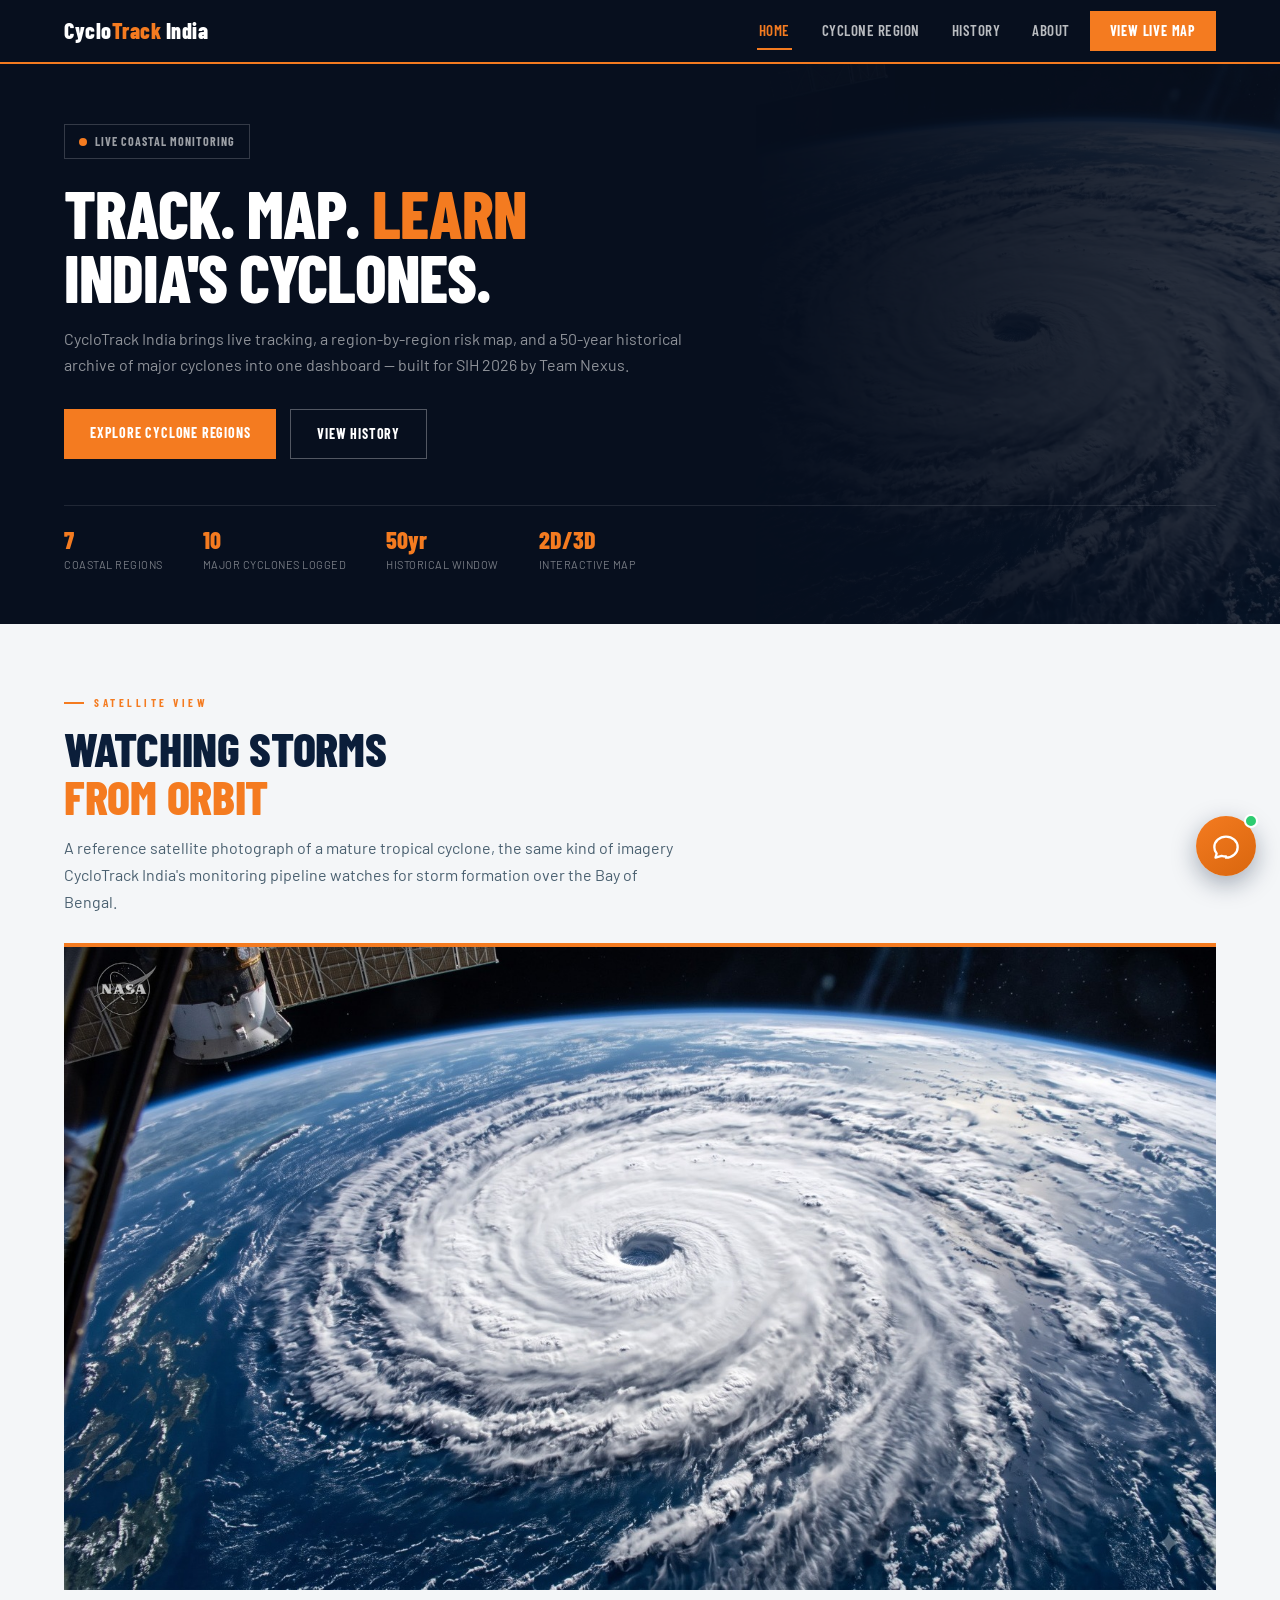
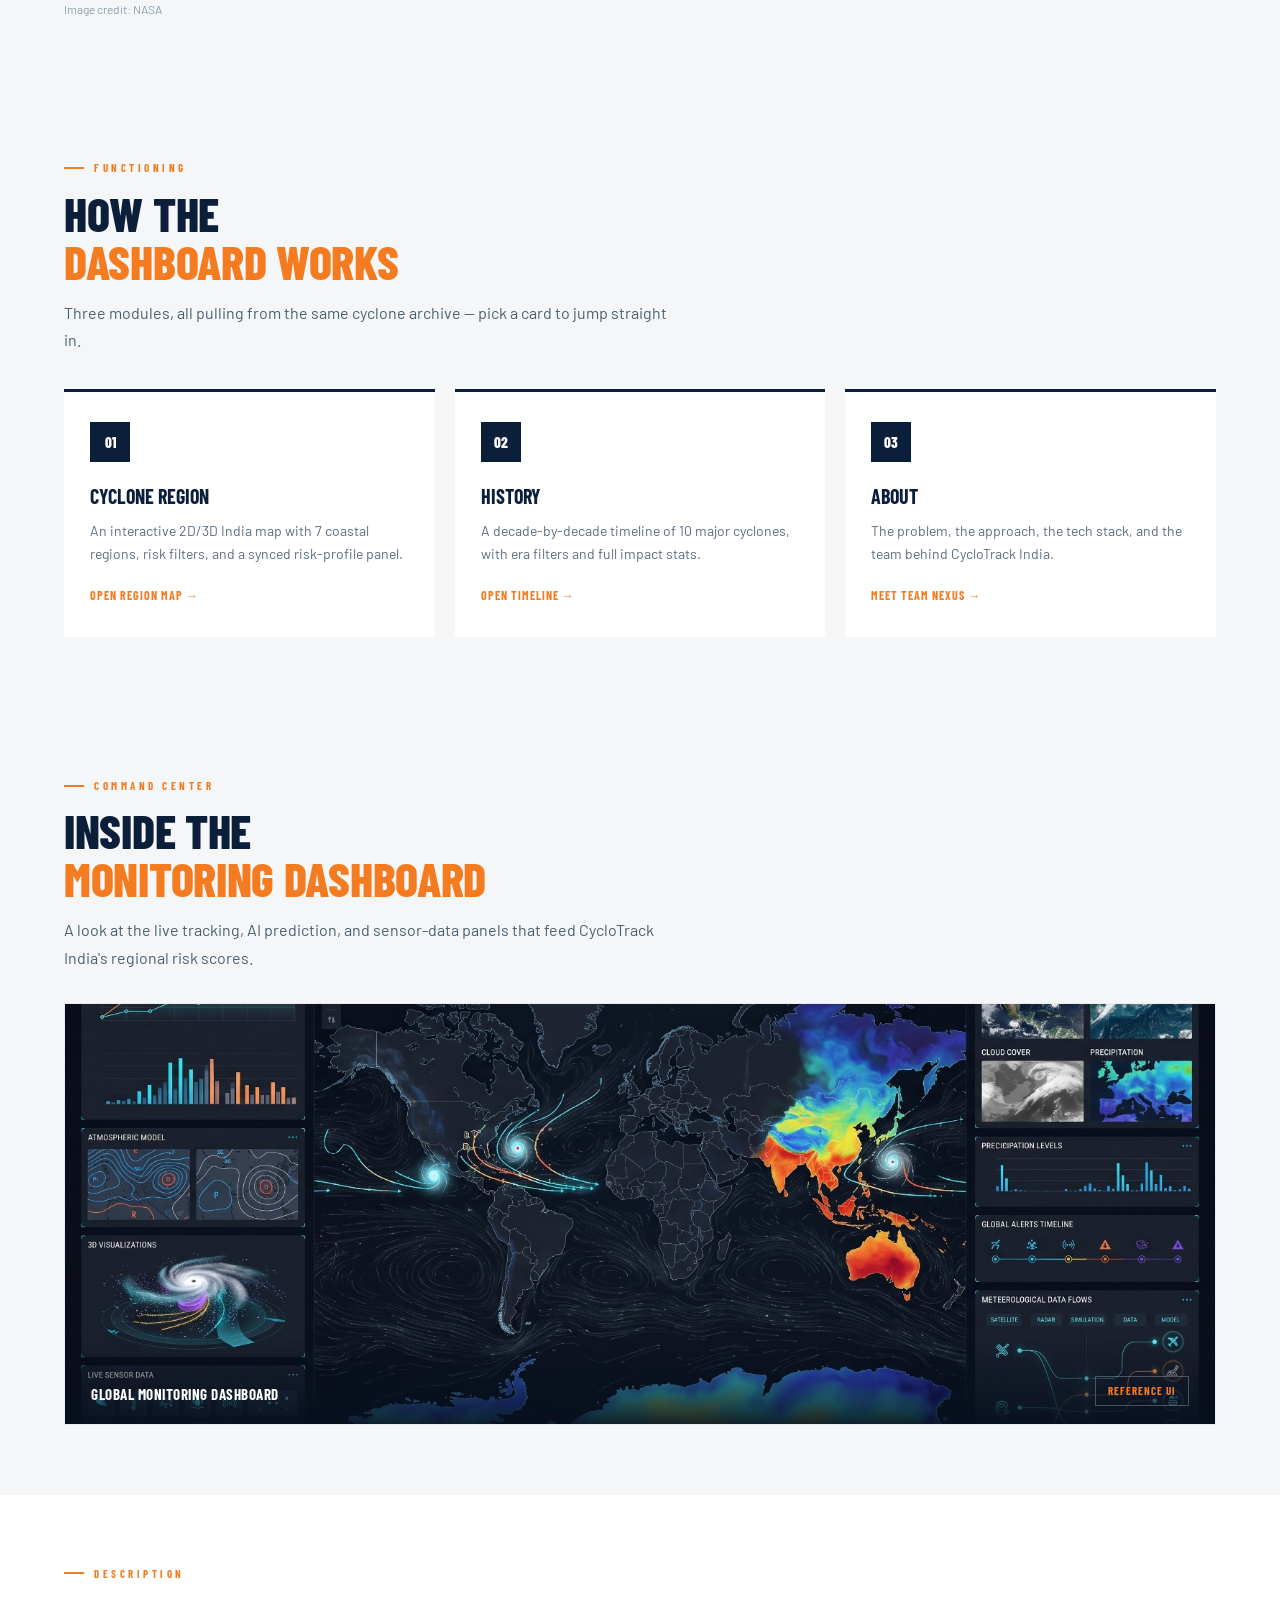
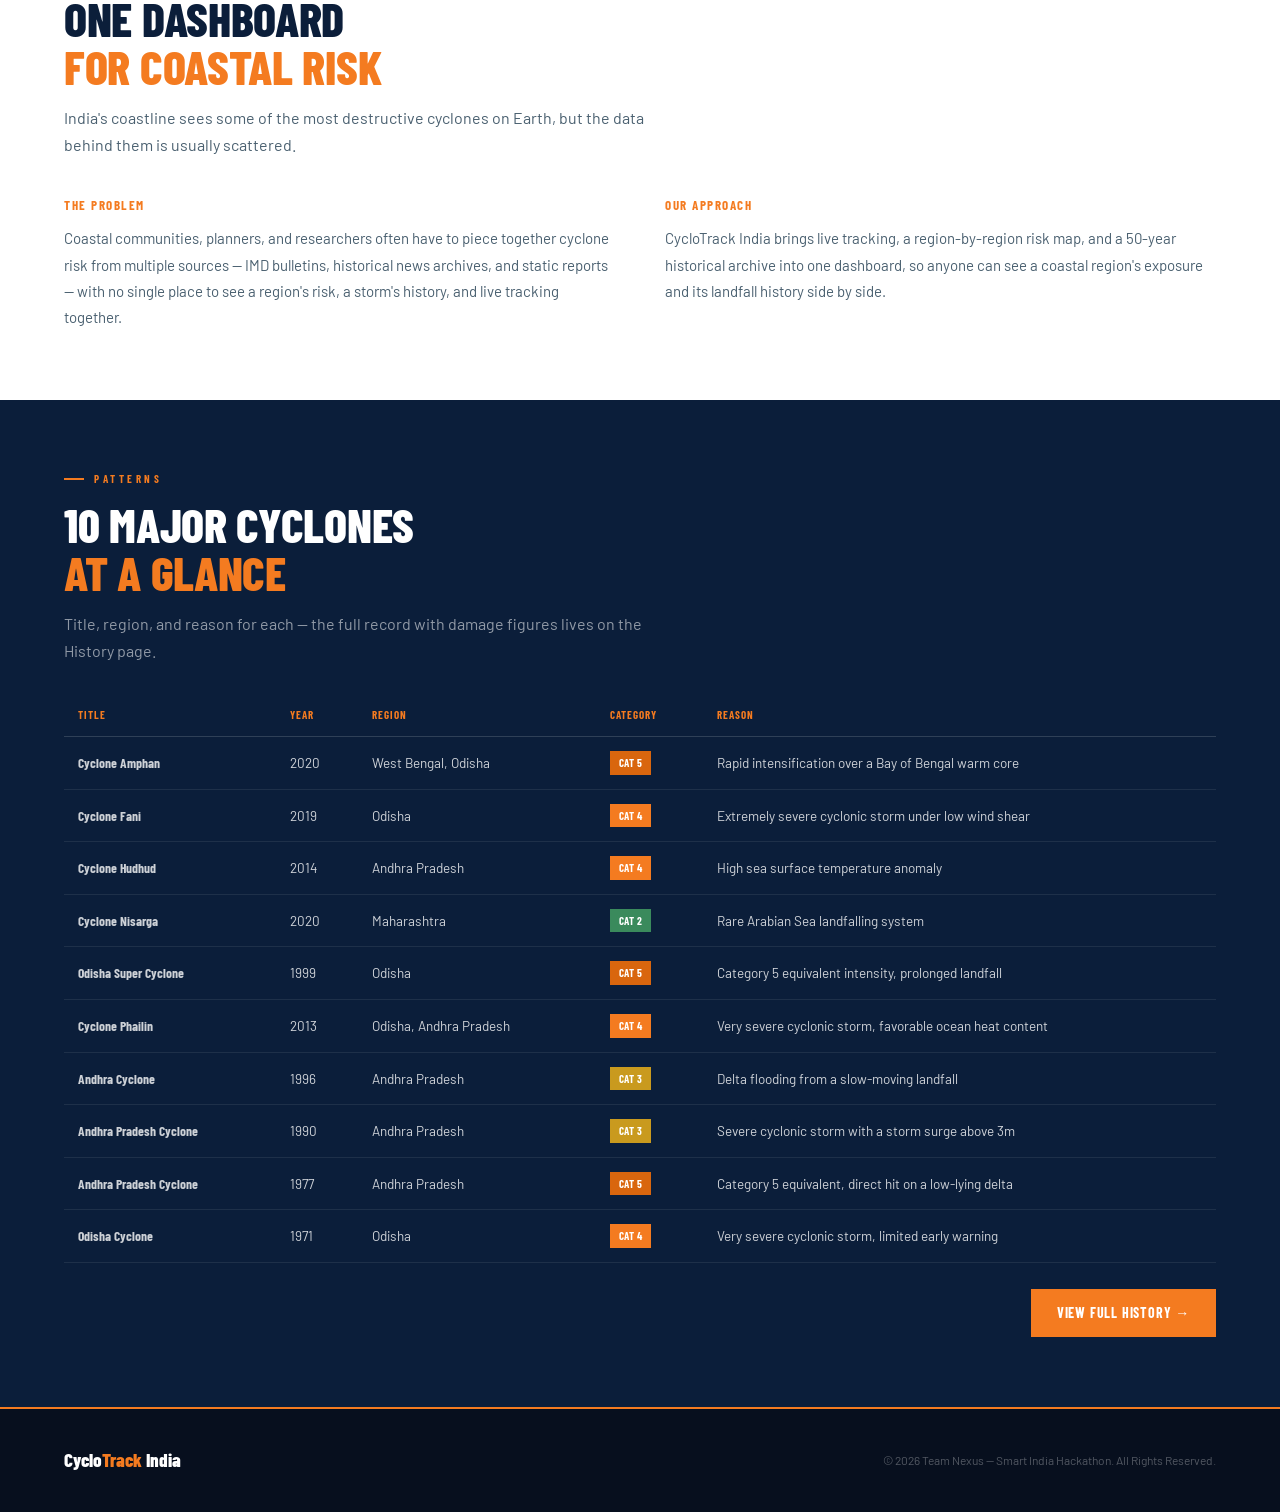
==== frontend/index.html @ 2d698363 "Initial commit: CycloTrack-India website (frontend, backend API, ML module)" ====
<!DOCTYPE html>
<html lang="en">

<head>
    <meta charset="UTF-8">
    <meta name="viewport" content="width=device-width, initial-scale=1.0">
    <title>CycloTrack India — Home</title>
    <link
        href="https://fonts.googleapis.com/css2?family=Barlow+Condensed:wght@500;600;700;800&family=Barlow:wght@400;500;600&display=swap"
        rel="stylesheet">
    <link rel="stylesheet" href="assets/chatbot.css">
    <style>
        *,
        *::before,
        *::after {
            box-sizing: border-box;
            margin: 0;
            padding: 0;
        }

        :root {
            --navy: #0B1E3A;
            --navy-mid: #112444;
            --navy-dark: #070F1E;
            --charcoal: #1C2A3A;
            --orange: #F47B20;
            --orange-dark: #D9660E;
            --white: #FFFFFF;
            --off-white: #F4F6F8;
            --gray-light: #E8ECF0;
            --gray-mid: #9AAAB8;
            --text-body: #2D3E50;
            --font-head: 'Barlow Condensed', sans-serif;
            --font-body: 'Barlow', sans-serif;
        }

        html {
            scroll-behavior: smooth;
        }

        body {
            font-family: var(--font-body);
            color: var(--text-body);
            background: var(--white);
            line-height: 1.6;
            font-size: 16px;
        }

        header {
            background: var(--navy-dark);
            padding: 0 5%;
            display: flex;
            align-items: center;
            justify-content: space-between;
            height: 64px;
            position: sticky;
            top: 0;
            z-index: 100;
            border-bottom: 2px solid var(--orange);
        }

        .logo {
            font-family: var(--font-head);
            font-weight: 800;
            font-size: 22px;
            color: var(--white);
            letter-spacing: .5px;
            text-decoration: none;
            cursor: pointer;
            transition: opacity .2s ease;
        }

        .logo:hover {
            opacity: .85;
        }

        .logo span {
            color: var(--orange);
        }

        nav {
            display: flex;
            gap: 28px;
            align-items: center;
        }

        .header-right {
            display: flex;
            align-items: center;
            gap: 18px;
        }

        nav a {
            font-family: var(--font-head);
            font-size: 15px;
            font-weight: 600;
            letter-spacing: .5px;
            color: rgba(255, 255, 255, .72);
            text-decoration: none;
            text-transform: uppercase;
            transition: color .25s ease;
            position: relative;
            padding: 6px 2px 8px;
            white-space: nowrap;
        }

        nav a::after {
            content: '';
            position: absolute;
            left: 50%;
            right: 50%;
            bottom: 0;
            height: 2px;
            background: var(--orange);
            transition: left .25s ease, right .25s ease;
        }

        nav a:hover,
        nav a.active {
            color: var(--orange);
        }

        nav a:hover::after,
        nav a.active::after {
            left: 0;
            right: 0;
        }

        .header-cta {
            background: var(--orange);
            color: var(--white);
            font-family: var(--font-head);
            font-weight: 700;
            font-size: 14px;
            letter-spacing: .8px;
            text-transform: uppercase;
            padding: 9px 20px;
            border: none;
            cursor: pointer;
            text-decoration: none;
        }

        .header-cta:hover {
            background: var(--orange-dark);
        }

        section {
            padding: 70px 5%;
        }

        .section-inner {
            max-width: 1200px;
            margin: 0 auto;
        }

        .section-tag {
            font-family: var(--font-head);
            font-size: 11px;
            letter-spacing: 3.5px;
            text-transform: uppercase;
            color: var(--orange);
            font-weight: 700;
            margin-bottom: 12px;
            display: flex;
            align-items: center;
            gap: 10px;
        }

        .section-tag::before {
            content: '';
            width: 20px;
            height: 2px;
            background: var(--orange);
            display: block;
        }

        .section-h2 {
            font-family: var(--font-head);
            font-weight: 800;
            font-size: clamp(30px, 4vw, 48px);
            text-transform: uppercase;
            color: var(--navy);
            line-height: 1.0;
            margin-bottom: 14px;
            letter-spacing: -.3px;
        }

        .section-h2 em {
            color: var(--orange);
            font-style: normal;
        }

        .section-lead {
            font-size: 16px;
            color: #4A6070;
            max-width: 620px;
            line-height: 1.7;
        }

        .hero {
            background: var(--navy-dark);
            padding: 60px 5% 50px;
            position: relative;
            overflow: hidden;
        }

        .hero::before {
            content: '';
            position: absolute;
            top: 0;
            right: 0;
            width: 42%;
            height: 100%;
            background-image: url('assets/pic4.jpeg');
            background-size: cover;
            background-position: center;
            opacity: .16;
            -webkit-mask-image: linear-gradient(to left, rgba(0, 0, 0, 1), rgba(0, 0, 0, 0));
            mask-image: linear-gradient(to left, rgba(0, 0, 0, 1), rgba(0, 0, 0, 0));
        }

        .hero-inner {
            position: relative;
            z-index: 2;
            max-width: 1200px;
            margin: 0 auto;
        }

        .live-badge {
            display: inline-flex;
            align-items: center;
            gap: 8px;
            font-family: var(--font-head);
            font-size: 12px;
            font-weight: 700;
            letter-spacing: 1px;
            text-transform: uppercase;
            color: rgba(255, 255, 255, .6);
            border: 1px solid rgba(255, 255, 255, .18);
            padding: 7px 14px;
            margin-bottom: 22px;
        }

        .live-dot {
            width: 8px;
            height: 8px;
            background: var(--orange);
            border-radius: 50%;
            animation: ping-solid 2s ease-in-out infinite;
        }

        @keyframes ping-solid {

            0%,
            100% {
                opacity: 1;
            }

            50% {
                opacity: .35;
            }
        }

        .hero-h1 {
            font-family: var(--font-head);
            font-weight: 800;
            font-size: clamp(38px, 5.5vw, 66px);
            color: var(--white);
            text-transform: uppercase;
            line-height: .96;
            letter-spacing: -1px;
            margin-bottom: 18px;
        }

        .hero-h1 em {
            color: var(--orange);
            font-style: normal;
        }

        .hero-sub {
            font-size: 16px;
            color: rgba(255, 255, 255, .55);
            max-width: 620px;
            margin-bottom: 32px;
        }

        .hero-btn-row {
            display: flex;
            gap: 14px;
            flex-wrap: wrap;
            margin-bottom: 46px;
        }

        .btn-solid {
            background: var(--orange);
            color: var(--white);
            font-family: var(--font-head);
            font-weight: 700;
            font-size: 14px;
            letter-spacing: .8px;
            text-transform: uppercase;
            padding: 13px 26px;
            text-decoration: none;
        }

        .btn-solid:hover {
            background: var(--orange-dark);
        }

        .btn-outline {
            border: 1.5px solid rgba(255, 255, 255, .3);
            color: var(--white);
            font-family: var(--font-head);
            font-weight: 700;
            font-size: 14px;
            letter-spacing: .8px;
            text-transform: uppercase;
            padding: 13px 26px;
            text-decoration: none;
        }

        .btn-outline:hover {
            border-color: var(--orange);
            color: var(--orange);
        }

        .marquee {
            border-top: 1px solid rgba(255, 255, 255, .1);
            padding-top: 22px;
            display: flex;
            gap: 40px;
            flex-wrap: wrap;
        }

        .marquee-item {
            display: flex;
            flex-direction: column;
        }

        .marquee-num {
            font-family: var(--font-head);
            font-size: 24px;
            font-weight: 800;
            color: var(--orange);
            line-height: 1;
        }

        .marquee-lbl {
            font-size: 11px;
            letter-spacing: .5px;
            color: rgba(255, 255, 255, .45);
            text-transform: uppercase;
            margin-top: 4px;
        }

        .modules-bg {
            background: var(--off-white);
        }

        .modules-grid {
            display: grid;
            grid-template-columns: repeat(3, 1fr);
            gap: 20px;
            margin-top: 36px;
        }

        .module-card {
            background: var(--white);
            border-top: 3px solid var(--navy);
            padding: 30px 26px;
            text-decoration: none;
            display: block;
            transition: .2s;
        }

        .module-card:hover {
            border-top-color: var(--orange);
            transform: translateY(-3px);
            box-shadow: 0 6px 20px rgba(11, 30, 58, .08);
        }

        .module-icon {
            width: 40px;
            height: 40px;
            background: var(--navy);
            color: var(--white);
            display: flex;
            align-items: center;
            justify-content: center;
            font-family: var(--font-head);
            font-weight: 800;
            font-size: 15px;
            margin-bottom: 18px;
        }

        .module-card:hover .module-icon {
            background: var(--orange);
        }

        .module-title {
            font-family: var(--font-head);
            font-size: 20px;
            font-weight: 700;
            color: var(--navy);
            text-transform: uppercase;
            margin-bottom: 8px;
        }

        .module-desc {
            font-size: 14px;
            color: #5A6E7E;
            margin-bottom: 16px;
        }

        .module-link {
            font-family: var(--font-head);
            font-size: 12px;
            font-weight: 700;
            letter-spacing: 1px;
            text-transform: uppercase;
            color: var(--orange);
        }

        .media-bg {
            background: var(--off-white);
        }

        .media-frame {
            margin-top: 32px;
            position: relative;
            overflow: hidden;
            border: 1px solid var(--gray-light);
        }

        .media-frame img {
            width: 100%;
            height: 420px;
            object-fit: cover;
            display: block;
        }

        .media-caption {
            position: absolute;
            bottom: 0;
            left: 0;
            right: 0;
            background: linear-gradient(to top, rgba(7, 15, 30, .9), rgba(7, 15, 30, 0));
            padding: 40px 26px 18px;
            display: flex;
            justify-content: space-between;
            align-items: flex-end;
            flex-wrap: wrap;
            gap: 10px;
        }

        .media-caption-title {
            font-family: var(--font-head);
            font-size: 15px;
            font-weight: 700;
            letter-spacing: .5px;
            text-transform: uppercase;
            color: var(--white);
        }

        .media-caption-tag {
            font-family: var(--font-head);
            font-size: 11px;
            font-weight: 700;
            letter-spacing: 1px;
            text-transform: uppercase;
            color: var(--orange);
            border: 1px solid rgba(255, 255, 255, .25);
            padding: 5px 12px;
        }

        .desc-bg {
            background: var(--white);
        }

        .desc-grid {
            display: grid;
            grid-template-columns: 1fr 1fr;
            gap: 50px;
            margin-top: 36px;
            align-items: start;
        }

        .desc-block-title {
            font-family: var(--font-head);
            font-size: 13px;
            font-weight: 700;
            letter-spacing: 1.5px;
            text-transform: uppercase;
            color: var(--orange);
            margin-bottom: 10px;
        }

        .desc-block-text {
            font-size: 15px;
            color: #4A6070;
            line-height: 1.75;
        }

        .patterns-bg {
            background: var(--navy);
        }

        .patterns-bg .section-h2 {
            color: var(--white);
        }

        .patterns-bg .section-lead {
            color: rgba(255, 255, 255, .55);
        }

        .patterns-table {
            width: 100%;
            border-collapse: collapse;
            margin-top: 30px;
        }

        .patterns-table th {
            font-family: var(--font-head);
            font-size: 11px;
            font-weight: 700;
            letter-spacing: 1px;
            text-transform: uppercase;
            color: var(--orange);
            text-align: left;
            padding: 12px 14px;
            border-bottom: 1px solid rgba(255, 255, 255, .15);
        }

        .patterns-table td {
            font-size: 13.5px;
            color: rgba(255, 255, 255, .8);
            padding: 14px 14px;
            border-bottom: 1px solid rgba(255, 255, 255, .08);
        }

        .patterns-table tr:hover td {
            background: rgba(255, 255, 255, .04);
            color: var(--white);
        }

        .pt-title {
            font-family: var(--font-head);
            font-weight: 700;
            font-size: 15px;
            color: var(--white);
        }

        .pt-cat {
            font-family: var(--font-head);
            font-size: 11px;
            font-weight: 700;
            letter-spacing: .5px;
            text-transform: uppercase;
            padding: 3px 9px;
            display: inline-block;
        }

        .cat-5 {
            background: #D9660E;
            color: var(--white);
        }

        .cat-4 {
            background: #F47B20;
            color: var(--white);
        }

        .cat-3 {
            background: #C99A1E;
            color: var(--white);
        }

        .cat-2 {
            background: #3A8A5C;
            color: var(--white);
        }

        .patterns-cta-row {
            margin-top: 26px;
            display: flex;
            justify-content: flex-end;
        }

        footer {
            background: var(--navy-dark);
            padding: 36px 5%;
            border-top: 2px solid var(--orange);
        }

        .footer-inner {
            max-width: 1200px;
            margin: 0 auto;
            display: flex;
            justify-content: space-between;
            align-items: center;
            flex-wrap: wrap;
            gap: 16px;
        }

        .footer-logo {
            font-family: var(--font-head);
            font-size: 19px;
            font-weight: 800;
            color: var(--white);
        }

        .footer-logo span {
            color: var(--orange);
        }

        .footer-copy {
            font-size: 12px;
            color: rgba(255, 255, 255, .3);
        }

        @media (max-width:1024px) {
            .desc-grid {
                grid-template-columns: 1fr;
                gap: 36px;
            }

            .modules-grid {
                grid-template-columns: 1fr 1fr;
            }

            .patterns-table th:nth-child(3),
            .patterns-table td:nth-child(3) {
                display: none;
            }

            nav {
                display: none;
            }
        }

        @media (max-width:640px) {
            .modules-grid {
                grid-template-columns: 1fr;
            }

            .patterns-table th:nth-child(4),
            .patterns-table td:nth-child(4) {
                display: none;
            }
        }

        .hamburger {
            display: flex;
            flex-direction: column;
            justify-content: center;
            gap: 5px;
            width: 32px;
            height: 32px;
            background: transparent;
            border: none;
            cursor: pointer;
            padding: 0;
        }

        .hamburger span {
            display: block;
            width: 22px;
            height: 2px;
            background: var(--white);
            transition: .2s;
        }

        .hamburger.open span:nth-child(1) {
            transform: translateY(7px) rotate(45deg);
        }

        .hamburger.open span:nth-child(2) {
            opacity: 0;
        }

        .hamburger.open span:nth-child(3) {
            transform: translateY(-7px) rotate(-45deg);
        }

        .mobile-menu {
            position: fixed;
            top: 64px;
            left: 0;
            right: 0;
            background: var(--navy-dark);
            border-bottom: 2px solid var(--orange);
            z-index: 99;
            max-height: 0;
            overflow: hidden;
            opacity: 0;
            visibility: hidden;
            transform: translateY(-10px);
            transition: max-height .32s ease, opacity .28s ease, transform .28s ease, visibility .28s;
        }

        .mobile-menu.open {
            max-height: 440px;
            opacity: 1;
            visibility: visible;
            transform: translateY(0);
        }

        .mobile-menu a {
            font-family: var(--font-head);
            font-size: 16px;
            font-weight: 600;
            letter-spacing: .5px;
            color: rgba(255, 255, 255, .75);
            text-decoration: none;
            text-transform: uppercase;
            padding: 16px 5%;
            border-bottom: 1px solid rgba(255, 255, 255, .08);
            opacity: 0;
            transform: translateY(-8px);
            transition: opacity .28s ease, transform .28s ease;
        }

        .mobile-menu.open a {
            opacity: 1;
            transform: translateY(0);
        }

        .mobile-menu.open a:nth-child(1) { transition-delay: .04s; }
        .mobile-menu.open a:nth-child(2) { transition-delay: .09s; }
        .mobile-menu.open a:nth-child(3) { transition-delay: .14s; }
        .mobile-menu.open a:nth-child(4) { transition-delay: .19s; }

        .mobile-menu a.active {
            color: var(--orange);
        }

        /* Desktop: inline nav visible, hamburger hidden */
        @media (min-width: 1025px) {
            nav.main-nav {
                display: flex;
            }

            .hamburger {
                display: none;
            }

            .mobile-menu {
                display: none;
            }
        }

        @media (max-width: 1024px) {
            nav.main-nav {
                display: none;
            }

            .hamburger {
                display: flex;
            }
        }

        @media (min-width: 1025px) and (max-width: 1180px) {
            nav.main-nav {
                gap: 18px;
            }

            nav.main-nav a {
                font-size: 14px;
            }
        }

    </style>
</head>

<body>

    <header>
        <a href="index.html" class="logo">Cyclo<span>Track</span> India</a>
        <div class="header-right">
            <nav class="main-nav" aria-label="Primary">
                <a href="index.html" class="active">Home</a>
                <a href="cyclone_region.html">Cyclone Region</a>
                <a href="history.html">History</a>
                <a href="about.html">About</a>
            </nav>
            <a href="cyclone_region.html" class="header-cta">View Live Map</a>
            <button class="hamburger" id="hamburgerBtn" aria-label="Menu"><span></span><span></span><span></span></button>
        </div>
    </header>
    <div class="mobile-menu" id="mobileMenu">
            <a href="index.html" class="active">Home</a>
            <a href="cyclone_region.html">Cyclone Region</a>
            <a href="history.html">History</a>
            <a href="about.html">About</a>
    </div>


    <div class="hero">
        <div class="hero-inner">
            <div class="live-badge"><span class="live-dot"></span> Live Coastal Monitoring</div>
            <h1 class="hero-h1">Track. Map. <em>Learn</em><br>India's Cyclones.</h1>
            <p class="hero-sub">CycloTrack India brings live tracking, a region-by-region risk map, and a 50-year
                historical archive of major cyclones into one dashboard — built for SIH 2026 by Team Nexus.</p>
            <div class="hero-btn-row">
                <a href="cyclone_region.html" class="btn-solid">Explore Cyclone Regions</a>
                <a href="history.html" class="btn-outline">View History</a>
            </div>
            <div class="marquee">
                <div class="marquee-item"><span class="marquee-num">7</span><span class="marquee-lbl">Coastal
                        Regions</span></div>
                <div class="marquee-item"><span class="marquee-num">10</span><span class="marquee-lbl">Major
                        Cyclones Logged</span></div>
                <div class="marquee-item"><span class="marquee-num">50yr</span><span class="marquee-lbl">Historical
                        Window</span></div>
                <div class="marquee-item"><span class="marquee-num">2D/3D</span><span class="marquee-lbl">Interactive
                        Map</span></div>
            </div>
        </div>
    </div>

    <section class="modules-bg">
        <div class="section-inner">
            <span class="section-tag">Satellite View</span>
            <h2 class="section-h2">Watching Storms<br><em>From Orbit</em></h2>
            <p class="section-lead">A reference satellite photograph of a mature tropical cyclone, the same kind of
                imagery CycloTrack India's monitoring pipeline watches for storm formation over the Bay of Bengal.</p>
            <div style="margin-top:28px; border-top:4px solid var(--orange); overflow:hidden;">
                <img src="assets/pic4.jpeg"
                    alt="NASA satellite image of a tropical cyclone viewed from the International Space Station"
                    style="width:100%; display:block;">
            </div>
            <p style="font-size:12px; color:#8FA1B0; margin-top:10px;">Image credit: NASA</p>
        </div>
    </section>

    <section class="modules-bg">
        <div class="section-inner">
            <span class="section-tag">Functioning</span>
            <h2 class="section-h2">How The<br><em>Dashboard Works</em></h2>
            <p class="section-lead">Three modules, all pulling from the same cyclone archive — pick a card to jump
                straight in.</p>
            <div class="modules-grid">
                <a href="cyclone_region.html" class="module-card">
                    <div class="module-icon">01</div>
                    <div class="module-title">Cyclone Region</div>
                    <p class="module-desc">An interactive 2D/3D India map with 7 coastal regions, risk filters, and a
                        synced risk-profile panel.</p>
                    <span class="module-link">Open Region Map →</span>
                </a>
                <a href="history.html" class="module-card">
                    <div class="module-icon">02</div>
                    <div class="module-title">History</div>
                    <p class="module-desc">A decade-by-decade timeline of 10 major cyclones, with era filters and
                        full impact stats.</p>
                    <span class="module-link">Open Timeline →</span>
                </a>
                <a href="about.html" class="module-card">
                    <div class="module-icon">03</div>
                    <div class="module-title">About</div>
                    <p class="module-desc">The problem, the approach, the tech stack, and the team behind CycloTrack
                        India.</p>
                    <span class="module-link">Meet Team Nexus →</span>
                </a>
            </div>
        </div>
    </section>

    <section class="media-bg">
        <div class="section-inner">
            <span class="section-tag">Command Center</span>
            <h2 class="section-h2">Inside The<br><em>Monitoring Dashboard</em></h2>
            <p class="section-lead">A look at the live tracking, AI prediction, and sensor-data panels that feed
                CycloTrack India's regional risk scores.</p>
            <div class="media-frame">
                <img src="assets/picture1.jpeg"
                    alt="Cyclone monitoring dashboard showing global storm tracking, AI prediction charts, and live sensor data">
                <div class="media-caption">
                    <span class="media-caption-title">Global Monitoring Dashboard</span>
                    <span class="media-caption-tag">Reference UI</span>
                </div>
            </div>
        </div>
    </section>

    <section class="desc-bg">
        <div class="section-inner">
            <span class="section-tag">Description</span>
            <h2 class="section-h2">One Dashboard<br><em>For Coastal Risk</em></h2>
            <p class="section-lead">India's coastline sees some of the most destructive cyclones on Earth, but the
                data behind them is usually scattered.</p>
            <div class="desc-grid">
                <div class="desc-block">
                    <div class="desc-block-title">The Problem</div>
                    <p class="desc-block-text">Coastal communities, planners, and researchers often have to piece
                        together cyclone risk from multiple sources — IMD bulletins, historical news archives, and
                        static reports — with no single place to see a region's risk, a storm's history, and live
                        tracking together.</p>
                </div>
                <div class="desc-block">
                    <div class="desc-block-title">Our Approach</div>
                    <p class="desc-block-text">CycloTrack India brings live tracking, a region-by-region risk map,
                        and a 50-year historical archive into one dashboard, so anyone can see a coastal region's
                        exposure and its landfall history side by side.</p>
                </div>
            </div>
        </div>
    </section>

    <section class="patterns-bg" id="patterns">
        <div class="section-inner">
            <span class="section-tag" style="color:var(--orange);">Patterns</span>
            <h2 class="section-h2">10 Major Cyclones<br><em>At A Glance</em></h2>
            <p class="section-lead">Title, region, and reason for each — the full record with damage figures lives
                on the History page.</p>
            <table class="patterns-table">
                <thead>
                    <tr>
                        <th>Title</th>
                        <th>Year</th>
                        <th>Region</th>
                        <th>Category</th>
                        <th>Reason</th>
                    </tr>
                </thead>
                <tbody>
                    <tr>
                        <td class="pt-title">Cyclone Amphan</td>
                        <td>2020</td>
                        <td>West Bengal, Odisha</td>
                        <td><span class="pt-cat cat-5">Cat 5</span></td>
                        <td>Rapid intensification over a Bay of Bengal warm core</td>
                    </tr>
                    <tr>
                        <td class="pt-title">Cyclone Fani</td>
                        <td>2019</td>
                        <td>Odisha</td>
                        <td><span class="pt-cat cat-4">Cat 4</span></td>
                        <td>Extremely severe cyclonic storm under low wind shear</td>
                    </tr>
                    <tr>
                        <td class="pt-title">Cyclone Hudhud</td>
                        <td>2014</td>
                        <td>Andhra Pradesh</td>
                        <td><span class="pt-cat cat-4">Cat 4</span></td>
                        <td>High sea surface temperature anomaly</td>
                    </tr>
                    <tr>
                        <td class="pt-title">Cyclone Nisarga</td>
                        <td>2020</td>
                        <td>Maharashtra</td>
                        <td><span class="pt-cat cat-2">Cat 2</span></td>
                        <td>Rare Arabian Sea landfalling system</td>
                    </tr>
                    <tr>
                        <td class="pt-title">Odisha Super Cyclone</td>
                        <td>1999</td>
                        <td>Odisha</td>
                        <td><span class="pt-cat cat-5">Cat 5</span></td>
                        <td>Category 5 equivalent intensity, prolonged landfall</td>
                    </tr>
                    <tr>
                        <td class="pt-title">Cyclone Phailin</td>
                        <td>2013</td>
                        <td>Odisha, Andhra Pradesh</td>
                        <td><span class="pt-cat cat-4">Cat 4</span></td>
                        <td>Very severe cyclonic storm, favorable ocean heat content</td>
                    </tr>
                    <tr>
                        <td class="pt-title">Andhra Cyclone</td>
                        <td>1996</td>
                        <td>Andhra Pradesh</td>
                        <td><span class="pt-cat cat-3">Cat 3</span></td>
                        <td>Delta flooding from a slow-moving landfall</td>
                    </tr>
                    <tr>
                        <td class="pt-title">Andhra Pradesh Cyclone</td>
                        <td>1990</td>
                        <td>Andhra Pradesh</td>
                        <td><span class="pt-cat cat-3">Cat 3</span></td>
                        <td>Severe cyclonic storm with a storm surge above 3m</td>
                    </tr>
                    <tr>
                        <td class="pt-title">Andhra Pradesh Cyclone</td>
                        <td>1977</td>
                        <td>Andhra Pradesh</td>
                        <td><span class="pt-cat cat-5">Cat 5</span></td>
                        <td>Category 5 equivalent, direct hit on a low-lying delta</td>
                    </tr>
                    <tr>
                        <td class="pt-title">Odisha Cyclone</td>
                        <td>1971</td>
                        <td>Odisha</td>
                        <td><span class="pt-cat cat-4">Cat 4</span></td>
                        <td>Very severe cyclonic storm, limited early warning</td>
                    </tr>
                </tbody>
            </table>
            <div class="patterns-cta-row">
                <a href="history.html" class="btn-solid">View Full History →</a>
            </div>
        </div>
    </section>

    <footer>
        <div class="footer-inner">
            <div class="footer-logo">Cyclo<span>Track</span> India</div>
            <p class="footer-copy">&copy; 2026 Team Nexus — Smart India Hackathon. All Rights Reserved.</p>
        </div>
    </footer>


    <script>
        (function () {
            var btn = document.getElementById('hamburgerBtn');
            var menu = document.getElementById('mobileMenu');
            if (!btn || !menu) return;
            btn.addEventListener('click', function () {
                btn.classList.toggle('open');
                menu.classList.toggle('open');
            });
            menu.querySelectorAll('a').forEach(function (a) {
                a.addEventListener('click', function () {
                    btn.classList.remove('open');
                    menu.classList.remove('open');
                });
            });
        })();
    </script>
    <script src="assets/chatbot.js" defer></script>
</body>

</html>
---- frontend/assets/chatbot.css ----
/* ============================================================
   CycloTrack India — Cyclone Info Chatbot Widget
   Self-contained styles. Uses its own variable scope so it looks
   right on every page even if a host page's :root vars differ.
   ============================================================ */

#cycai-widget {
    --cycai-navy: #0B1E3A;
    --cycai-navy-mid: #112444;
    --cycai-navy-dark: #070F1E;
    --cycai-orange: #F47B20;
    --cycai-orange-dark: #D9660E;
    --cycai-white: #FFFFFF;
    --cycai-off-white: #F4F6F8;
    --cycai-gray-light: #E8ECF0;
    --cycai-gray-mid: #9AAAB8;
    --cycai-text: #2D3E50;
    --cycai-font-head: 'Barlow Condensed', sans-serif;
    --cycai-font-body: 'Barlow', sans-serif;

    position: fixed;
    right: 24px;
    bottom: 24px;
    z-index: 9999;
    font-family: var(--cycai-font-body);
    box-sizing: border-box;
}

#cycai-widget *,
#cycai-widget *::before,
#cycai-widget *::after {
    box-sizing: border-box;
}

/* ---------- Launcher button ---------- */
.cycai-launcher {
    width: 60px;
    height: 60px;
    border-radius: 50%;
    background: linear-gradient(145deg, var(--cycai-orange), var(--cycai-orange-dark));
    border: none;
    cursor: pointer;
    box-shadow: 0 8px 24px rgba(11, 30, 58, 0.35);
    display: flex;
    align-items: center;
    justify-content: center;
    color: var(--cycai-white);
    transition: transform .2s ease, box-shadow .2s ease;
    position: relative;
}

.cycai-launcher:hover {
    transform: translateY(-2px) scale(1.04);
    box-shadow: 0 10px 28px rgba(11, 30, 58, 0.45);
}

.cycai-launcher svg {
    width: 28px;
    height: 28px;
}

.cycai-launcher .cycai-badge {
    position: absolute;
    top: -2px;
    right: -2px;
    width: 14px;
    height: 14px;
    background: #2ECC71;
    border: 2px solid var(--cycai-white);
    border-radius: 50%;
}

#cycai-widget.cycai-open .cycai-launcher {
    display: none;
}

/* ---------- Chat panel ---------- */
.cycai-panel {
    display: none;
    flex-direction: column;
    position: fixed;
    right: 24px;
    bottom: 24px;
    width: 380px;
    max-width: calc(100vw - 32px);
    height: 560px;
    max-height: calc(100vh - 48px);
    background: var(--cycai-white);
    border-radius: 16px;
    overflow: hidden;
    box-shadow: 0 20px 60px rgba(7, 15, 30, 0.35);
    border: 1px solid var(--cycai-gray-light);
}

#cycai-widget.cycai-open .cycai-panel {
    display: flex;
    animation: cycai-pop .18s ease-out;
}

@keyframes cycai-pop {
    from { opacity: 0; transform: translateY(12px) scale(.98); }
    to { opacity: 1; transform: translateY(0) scale(1); }
}

/* ---------- Header ---------- */
.cycai-header {
    background: var(--cycai-navy-dark);
    border-bottom: 2px solid var(--cycai-orange);
    padding: 14px 16px;
    display: flex;
    align-items: center;
    gap: 10px;
    flex-shrink: 0;
}

.cycai-header-icon {
    width: 34px;
    height: 34px;
    border-radius: 50%;
    background: var(--cycai-orange);
    display: flex;
    align-items: center;
    justify-content: center;
    flex-shrink: 0;
}

.cycai-header-icon svg {
    width: 18px;
    height: 18px;
    color: var(--cycai-white);
}

.cycai-header-text {
    flex: 1;
    min-width: 0;
}

.cycai-header-title {
    font-family: var(--cycai-font-head);
    font-weight: 700;
    font-size: 16px;
    color: var(--cycai-white);
    letter-spacing: .3px;
    line-height: 1.2;
}

.cycai-header-title span {
    color: var(--cycai-orange);
}

.cycai-header-sub {
    font-size: 11.5px;
    color: rgba(255, 255, 255, .6);
    display: flex;
    align-items: center;
    gap: 5px;
    margin-top: 2px;
}

.cycai-status-dot {
    width: 6px;
    height: 6px;
    border-radius: 50%;
    background: #2ECC71;
    flex-shrink: 0;
}

.cycai-close {
    background: transparent;
    border: none;
    color: rgba(255, 255, 255, .7);
    cursor: pointer;
    padding: 6px;
    display: flex;
    border-radius: 6px;
    transition: background .15s, color .15s;
}

.cycai-close:hover {
    background: rgba(255, 255, 255, .1);
    color: var(--cycai-white);
}

.cycai-close svg {
    width: 18px;
    height: 18px;
}

/* ---------- Messages ---------- */
.cycai-body {
    flex: 1;
    overflow-y: auto;
    padding: 16px;
    background: var(--cycai-off-white);
    display: flex;
    flex-direction: column;
    gap: 12px;
}

.cycai-body::-webkit-scrollbar {
    width: 6px;
}

.cycai-body::-webkit-scrollbar-thumb {
    background: var(--cycai-gray-mid);
    border-radius: 3px;
}

.cycai-msg {
    display: flex;
    gap: 8px;
    max-width: 100%;
    animation: cycai-fade .2s ease-out;
}

@keyframes cycai-fade {
    from { opacity: 0; transform: translateY(4px); }
    to { opacity: 1; transform: translateY(0); }
}

.cycai-msg-avatar {
    width: 26px;
    height: 26px;
    border-radius: 50%;
    flex-shrink: 0;
    display: flex;
    align-items: center;
    justify-content: center;
    font-family: var(--cycai-font-head);
    font-weight: 700;
    font-size: 12px;
    color: var(--cycai-white);
}

.cycai-msg.bot .cycai-msg-avatar {
    background: var(--cycai-navy);
}

.cycai-msg.user {
    flex-direction: row-reverse;
    margin-left: auto;
}

.cycai-msg.user .cycai-msg-avatar {
    background: var(--cycai-orange);
}

.cycai-bubble {
    padding: 10px 13px;
    border-radius: 12px;
    font-size: 13.5px;
    line-height: 1.55;
    color: var(--cycai-text);
    background: var(--cycai-white);
    border: 1px solid var(--cycai-gray-light);
    max-width: 260px;
    word-wrap: break-word;
}

.cycai-msg.bot .cycai-bubble {
    border-top-left-radius: 3px;
}

.cycai-msg.user .cycai-bubble {
    background: var(--cycai-navy);
    color: var(--cycai-white);
    border-color: var(--cycai-navy);
    border-top-right-radius: 3px;
}

.cycai-bubble p + p {
    margin-top: 6px;
}

.cycai-bubble ul {
    margin: 6px 0 0 16px;
    padding: 0;
}

.cycai-bubble li {
    margin-bottom: 3px;
}

.cycai-bubble strong {
    color: var(--cycai-navy);
}

.cycai-msg.user .cycai-bubble strong {
    color: var(--cycai-white);
}

.cycai-offline-note {
    display: inline-block;
    font-size: 11.5px;
    font-style: italic;
    opacity: 0.7;
    line-height: 1.4;
}

/* ---------- Typing indicator ---------- */
.cycai-typing .cycai-bubble {
    display: flex;
    align-items: center;
    gap: 4px;
    padding: 12px 14px;
}

.cycai-typing span {
    width: 6px;
    height: 6px;
    border-radius: 50%;
    background: var(--cycai-gray-mid);
    animation: cycai-blink 1.2s infinite ease-in-out;
}

.cycai-typing span:nth-child(2) { animation-delay: .2s; }
.cycai-typing span:nth-child(3) { animation-delay: .4s; }

@keyframes cycai-blink {
    0%, 80%, 100% { opacity: .3; transform: scale(.85); }
    40% { opacity: 1; transform: scale(1); }
}

/* ---------- Quick reply chips ---------- */
.cycai-chips {
    display: flex;
    flex-wrap: wrap;
    gap: 6px;
    padding: 0 16px 12px;
    background: var(--cycai-off-white);
    flex-shrink: 0;
}

.cycai-chip {
    background: var(--cycai-white);
    border: 1px solid var(--cycai-gray-light);
    color: var(--cycai-navy);
    font-family: var(--cycai-font-body);
    font-size: 12px;
    font-weight: 600;
    padding: 7px 11px;
    border-radius: 20px;
    cursor: pointer;
    transition: background .15s, border-color .15s, color .15s;
}

.cycai-chip:hover {
    background: var(--cycai-orange);
    border-color: var(--cycai-orange);
    color: var(--cycai-white);
}

/* ---------- Input row ---------- */
.cycai-input-row {
    display: flex;
    align-items: center;
    gap: 8px;
    padding: 12px;
    background: var(--cycai-white);
    border-top: 1px solid var(--cycai-gray-light);
    flex-shrink: 0;
}

.cycai-input {
    flex: 1;
    border: 1px solid var(--cycai-gray-light);
    background: var(--cycai-off-white);
    border-radius: 22px;
    padding: 10px 15px;
    font-family: var(--cycai-font-body);
    font-size: 13.5px;
    color: var(--cycai-text);
    outline: none;
    transition: border-color .15s;
}

.cycai-input:focus {
    border-color: var(--cycai-orange);
}

.cycai-send {
    width: 38px;
    height: 38px;
    border-radius: 50%;
    background: var(--cycai-orange);
    border: none;
    color: var(--cycai-white);
    display: flex;
    align-items: center;
    justify-content: center;
    cursor: pointer;
    flex-shrink: 0;
    transition: background .15s, transform .15s;
}

.cycai-send:hover {
    background: var(--cycai-orange-dark);
}

.cycai-send:active {
    transform: scale(.93);
}

.cycai-send svg {
    width: 16px;
    height: 16px;
}

.cycai-disclaimer {
    font-size: 10px;
    color: var(--cycai-gray-mid);
    text-align: center;
    padding: 0 12px 10px;
    background: var(--cycai-white);
    flex-shrink: 0;
}

/* ---------- Mobile ---------- */
@media (max-width: 480px) {
    .cycai-panel {
        right: 12px;
        left: 12px;
        bottom: 12px;
        width: auto;
        height: calc(100vh - 24px);
    }

    #cycai-widget {
        right: 12px;
        bottom: 12px;
    }
}
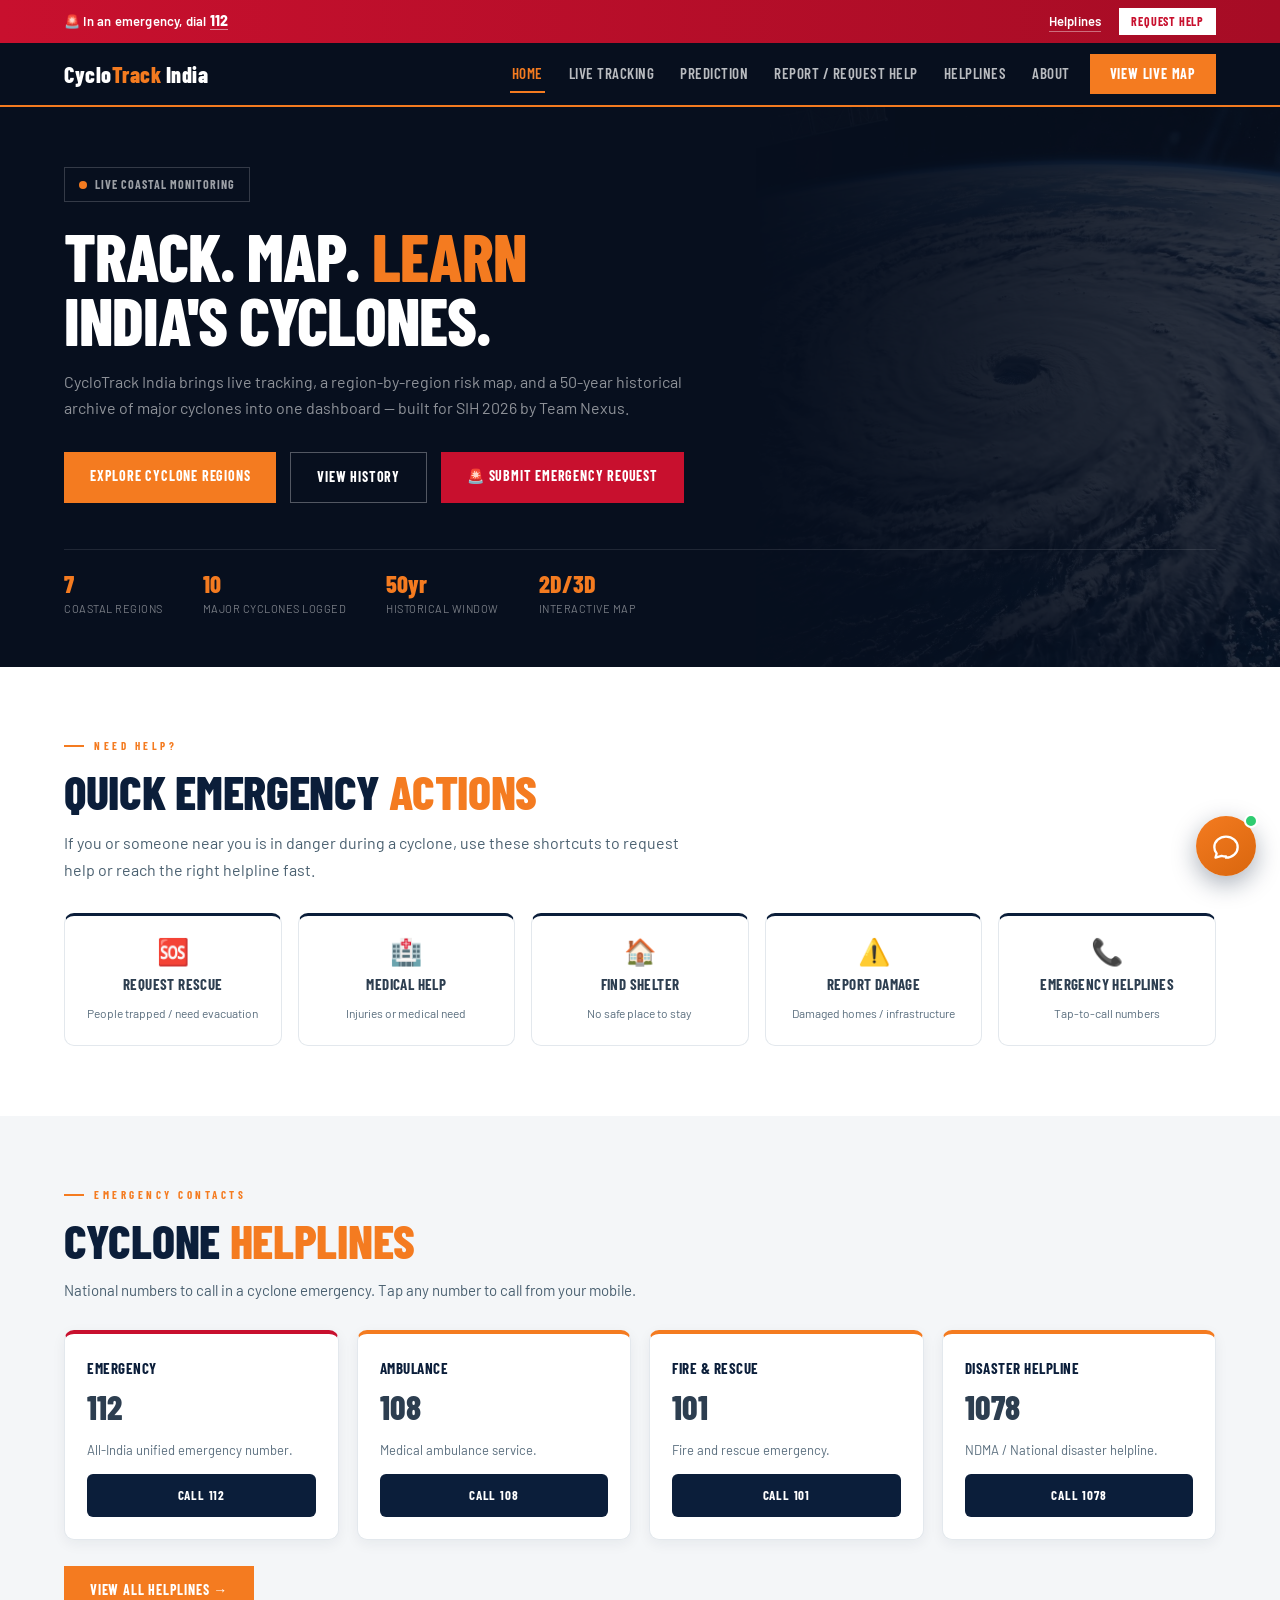
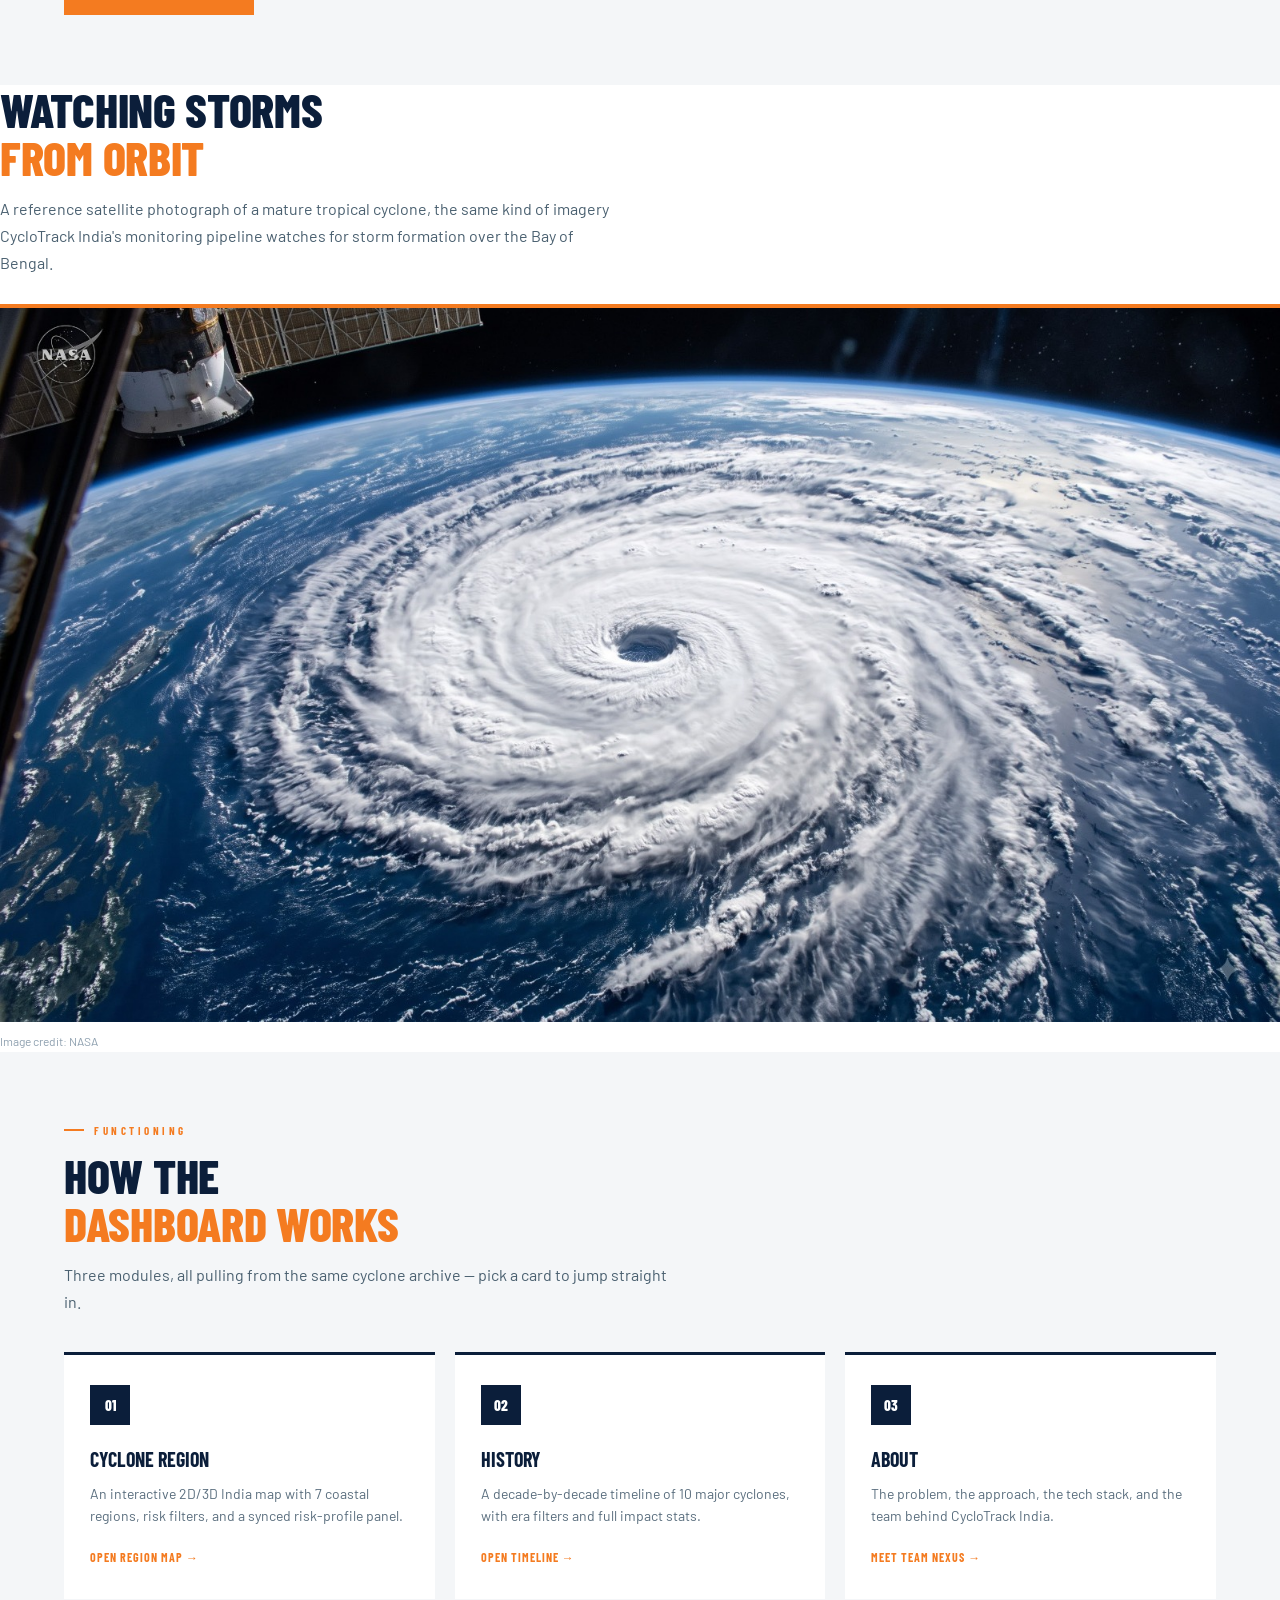
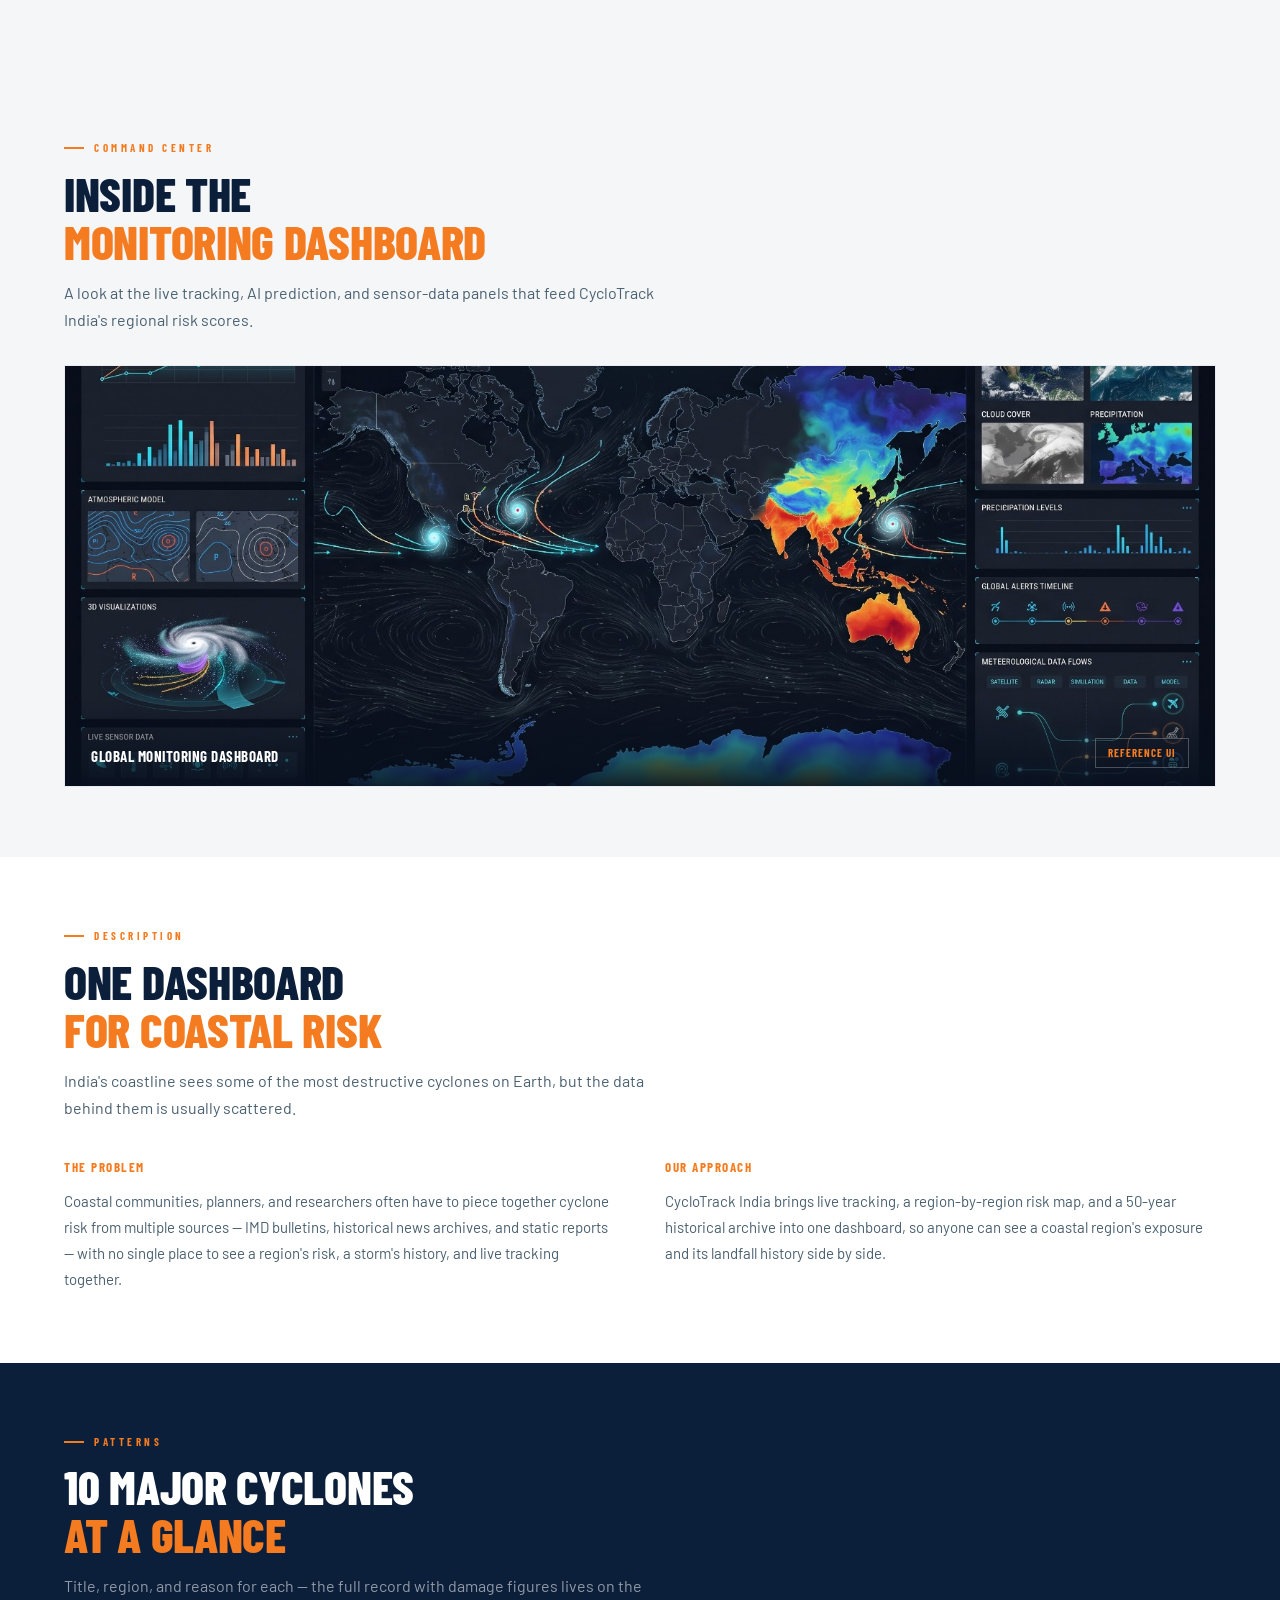
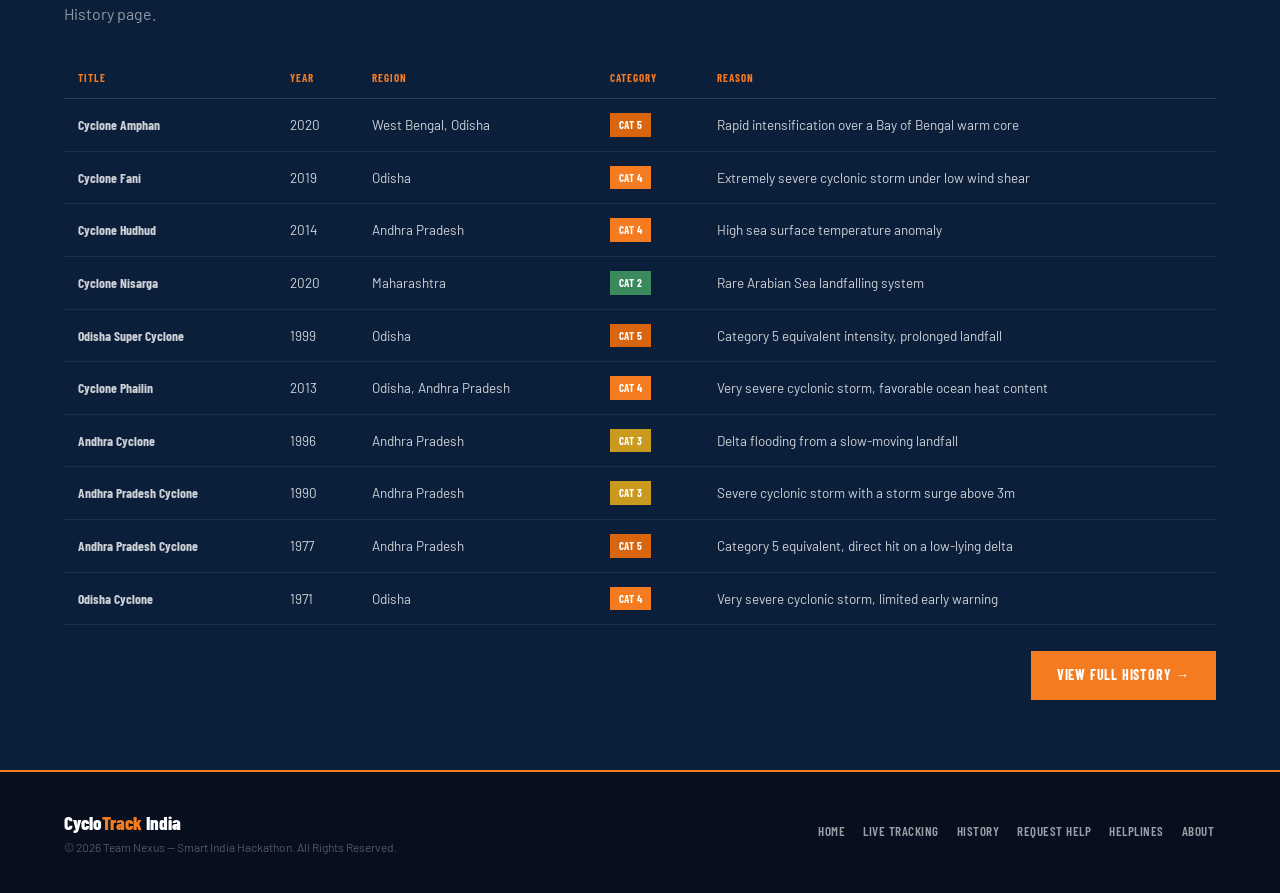
==== commit 0b1c3043: "Add emergency help & helplines, improve frontend UI/UX - Add POST /api/help-requests (+ aggregate GE" ====
--- a/frontend/index.html
+++ b/frontend/index.html
@@ -9,6 +9,7 @@
         href="https://fonts.googleapis.com/css2?family=Barlow+Condensed:wght@500;600;700;800&family=Barlow:wght@400;500;600&display=swap"
         rel="stylesheet">
     <link rel="stylesheet" href="assets/chatbot.css">
+    <link rel="stylesheet" href="assets/emergency.css">
     <style>
         *,
         *::before,
@@ -80,7 +81,7 @@
 
         nav {
             display: flex;
-            gap: 28px;
+            gap: 22px;
             align-items: center;
         }
 
@@ -616,6 +617,26 @@
         .footer-copy {
             font-size: 12px;
             color: rgba(255, 255, 255, .3);
+        }
+
+        .footer-nav {
+            display: flex;
+            flex-wrap: wrap;
+            gap: 14px;
+            align-items: center;
+        }
+
+        .footer-nav a {
+            color: rgba(255, 255, 255, .6);
+            text-decoration: none;
+            font-size: 13px;
+            text-transform: uppercase;
+            font-family: var(--font-head);
+            letter-spacing: .5px;
+        }
+
+        .footer-nav a:hover {
+            color: var(--orange);
         }
 
         @media (max-width:1024px) {
@@ -774,13 +795,25 @@
 
 <body>
 
+    <a class="skip-link" href="#main">Skip to main content</a>
+
+    <div class="emergency-bar" role="region" aria-label="Emergency information">
+        <span>🚨 In an emergency, dial <a href="tel:112" class="eb-dial">112</a></span>
+        <span class="eb-links">
+            <a href="helplines.html">Helplines</a>
+            <a href="report.html" class="eb-cta">Request Help</a>
+        </span>
+    </div>
+
     <header>
         <a href="index.html" class="logo">Cyclo<span>Track</span> India</a>
         <div class="header-right">
             <nav class="main-nav" aria-label="Primary">
                 <a href="index.html" class="active">Home</a>
-                <a href="cyclone_region.html">Cyclone Region</a>
-                <a href="history.html">History</a>
+                <a href="cyclone_region.html">Live Tracking</a>
+                <a href="cyclone_region.html#evolution">Prediction</a>
+                <a href="report.html">Report / Request Help</a>
+                <a href="helplines.html">Helplines</a>
                 <a href="about.html">About</a>
             </nav>
             <a href="cyclone_region.html" class="header-cta">View Live Map</a>
@@ -789,8 +822,10 @@
     </header>
     <div class="mobile-menu" id="mobileMenu">
             <a href="index.html" class="active">Home</a>
-            <a href="cyclone_region.html">Cyclone Region</a>
-            <a href="history.html">History</a>
+            <a href="cyclone_region.html">Live Tracking</a>
+            <a href="cyclone_region.html#evolution">Prediction</a>
+            <a href="report.html">Report / Request Help</a>
+            <a href="helplines.html">Helplines</a>
             <a href="about.html">About</a>
     </div>
 
@@ -804,6 +839,7 @@
             <div class="hero-btn-row">
                 <a href="cyclone_region.html" class="btn-solid">Explore Cyclone Regions</a>
                 <a href="history.html" class="btn-outline">View History</a>
+                <a href="report.html" class="btn-solid" style="background:var(--ec-red,#C8102E);">🚨 Submit Emergency Request</a>
             </div>
             <div class="marquee">
                 <div class="marquee-item"><span class="marquee-num">7</span><span class="marquee-lbl">Coastal
@@ -818,9 +854,77 @@
         </div>
     </div>
 
+    <section class="desc-bg" id="main">
+        <div class="section-inner">
+            <span class="section-tag">Need Help?</span>
+            <h2 class="section-h2">Quick Emergency <em>Actions</em></h2>
+            <p class="section-lead">If you or someone near you is in danger during a cyclone, use these shortcuts to
+                request help or reach the right helpline fast.</p>
+            <div class="ec-actions-grid reveal">
+                <a href="report.html?type=Rescue%20Required" class="ec-action">
+                    <span class="ec-action-icon" aria-hidden="true">🆘</span>
+                    <span class="ec-action-label">Request Rescue</span>
+                    <span class="ec-action-sub">People trapped / need evacuation</span>
+                </a>
+                <a href="report.html?type=Medical%20Emergency" class="ec-action">
+                    <span class="ec-action-icon" aria-hidden="true">🏥</span>
+                    <span class="ec-action-label">Medical Help</span>
+                    <span class="ec-action-sub">Injuries or medical need</span>
+                </a>
+                <a href="report.html?type=Shelter%20Required" class="ec-action">
+                    <span class="ec-action-icon" aria-hidden="true">🏠</span>
+                    <span class="ec-action-label">Find Shelter</span>
+                    <span class="ec-action-sub">No safe place to stay</span>
+                </a>
+                <a href="report.html?type=Other" class="ec-action">
+                    <span class="ec-action-icon" aria-hidden="true">⚠️</span>
+                    <span class="ec-action-label">Report Damage</span>
+                    <span class="ec-action-sub">Damaged homes / infrastructure</span>
+                </a>
+                <a href="helplines.html" class="ec-action">
+                    <span class="ec-action-icon" aria-hidden="true">📞</span>
+                    <span class="ec-action-label">Emergency Helplines</span>
+                    <span class="ec-action-sub">Tap-to-call numbers</span>
+                </a>
+            </div>
+        </div>
+    </section>
+
     <section class="modules-bg">
         <div class="section-inner">
-            <span class="section-tag">Satellite View</span>
+            <span class="section-tag">Emergency Contacts</span>
+            <h2 class="section-h2">Cyclone <em>Helplines</em></h2>
+            <p class="hl-intro">National numbers to call in a cyclone emergency. Tap any number to call from your
+                mobile.</p>
+            <div class="hl-grid reveal">
+                <div class="hl-card urgent">
+                    <span class="hl-service">Emergency</span>
+                    <div class="hl-num">112</div>
+                    <p class="hl-desc">All-India unified emergency number.</p>
+                    <a class="hl-dial" href="tel:112">Call 112</a>
+                </div>
+                <div class="hl-card">
+                    <span class="hl-service">Ambulance</span>
+                    <div class="hl-num">108</div>
+                    <p class="hl-desc">Medical ambulance service.</p>
+                    <a class="hl-dial" href="tel:108">Call 108</a>
+                </div>
+                <div class="hl-card">
+                    <span class="hl-service">Fire &amp; Rescue</span>
+                    <div class="hl-num">101</div>
+                    <p class="hl-desc">Fire and rescue emergency.</p>
+                    <a class="hl-dial" href="tel:101">Call 101</a>
+                </div>
+                <div class="hl-card">
+                    <span class="hl-service">Disaster Helpline</span>
+                    <div class="hl-num">1078</div>
+                    <p class="hl-desc">NDMA / National disaster helpline.</p>
+                    <a class="hl-dial" href="tel:1078">Call 1078</a>
+                </div>
+            </div>
+            <a href="helplines.html" class="btn-solid" style="margin-top:26px;display:inline-block;">View All Helplines →</a>
+        </div>
+    </section>
             <h2 class="section-h2">Watching Storms<br><em>From Orbit</em></h2>
             <p class="section-lead">A reference satellite photograph of a mature tropical cyclone, the same kind of
                 imagery CycloTrack India's monitoring pipeline watches for storm formation over the Bay of Bengal.</p>
@@ -1003,8 +1107,18 @@
 
     <footer>
         <div class="footer-inner">
-            <div class="footer-logo">Cyclo<span>Track</span> India</div>
-            <p class="footer-copy">&copy; 2026 Team Nexus — Smart India Hackathon. All Rights Reserved.</p>
+            <div>
+                <div class="footer-logo">Cyclo<span>Track</span> India</div>
+                <p class="footer-copy">&copy; 2026 Team Nexus — Smart India Hackathon. All Rights Reserved.</p>
+            </div>
+            <nav class="footer-nav" aria-label="Footer">
+                <a href="index.html">Home</a>
+                <a href="cyclone_region.html">Live Tracking</a>
+                <a href="history.html">History</a>
+                <a href="report.html">Request Help</a>
+                <a href="helplines.html">Helplines</a>
+                <a href="about.html">About</a>
+            </nav>
         </div>
     </footer>
 
@@ -1027,6 +1141,22 @@
         })();
     </script>
     <script src="assets/chatbot.js" defer></script>
+    <script>
+        (function () {
+            var els = document.querySelectorAll('.reveal');
+            if (!els.length) return;
+            if (!('IntersectionObserver' in window)) {
+                els.forEach(function (el) { el.classList.add('in'); });
+                return;
+            }
+            var io = new IntersectionObserver(function (entries) {
+                entries.forEach(function (e) {
+                    if (e.isIntersecting) { e.target.classList.add('in'); io.unobserve(e.target); }
+                });
+            }, { threshold: 0.12 });
+            els.forEach(function (el) { io.observe(el); });
+        })();
+    </script>
 </body>
 
 </html>
--- a/frontend/assets/emergency.css
+++ b/frontend/assets/emergency.css
@@ -0,0 +1,402 @@
+/* ===========================================================================
+   CycloTrack India — Shared Emergency / Help UI styles
+   Used by index.html, report.html, helplines.html (and the emergency alert bar
+   on every page). Keeps the disaster-response components visually consistent
+   with the existing navy + orange design system.
+   =========================================================================== */
+
+:root {
+    --ec-navy: #0B1E3A;
+    --ec-navy-dark: #070F1E;
+    --ec-orange: #F47B20;
+    --ec-orange-dark: #D9660E;
+    --ec-red: #C8102E;          /* emergency accent (siren red) */
+    --ec-red-dark: #A60C25;
+    --ec-white: #FFFFFF;
+    --ec-off-white: #F4F6F8;
+    --ec-body: #2D3E50;
+    --ec-head: 'Barlow Condensed', sans-serif;
+    --ec-body-font: 'Barlow', sans-serif;
+    --ec-shadow: 0 10px 30px rgba(11, 30, 58, .12);
+    --ec-radius: 10px;
+}
+
+/* --- Emergency alert bar (top of every page) ----------------------------- */
+.emergency-bar {
+    background: linear-gradient(90deg, var(--ec-red), var(--ec-red-dark));
+    color: var(--ec-white);
+    font-family: var(--ec-body-font);
+    font-size: 13px;
+    font-weight: 600;
+    padding: 8px 5%;
+    display: flex;
+    align-items: center;
+    justify-content: space-between;
+    flex-wrap: wrap;
+    gap: 8px 16px;
+    letter-spacing: .2px;
+}
+.emergency-bar a {
+    color: var(--ec-white);
+    text-decoration: none;
+    border-bottom: 1px solid rgba(255, 255, 255, .4);
+}
+.emergency-bar a:hover { border-bottom-color: var(--ec-white); }
+.emergency-bar .eb-cta {
+    background: var(--ec-white);
+    color: var(--ec-red);
+    border: none;
+    padding: 4px 12px;
+    font-weight: 700;
+    font-family: var(--ec-head);
+    text-transform: uppercase;
+    letter-spacing: .8px;
+    font-size: 12px;
+}
+.emergency-bar .eb-cta:hover { background: #ffe7ec; }
+.emergency-bar .eb-dial {
+    font-weight: 800;
+    font-size: 14px;
+    border-bottom: 1px solid rgba(255,255,255,.5);
+}
+.eb-links { display: flex; gap: 18px; align-items: center; }
+
+/* --- Section framing ----------------------------------------------------- */
+.ec-section { padding: 70px 5%; }
+.ec-inner { max-width: 1200px; margin: 0 auto; }
+
+/* --- Emergency quick-action cards ---------------------------------------- */
+.ec-actions-grid {
+    display: grid;
+    grid-template-columns: repeat(5, 1fr);
+    gap: 16px;
+    margin-top: 30px;
+}
+.ec-action {
+    background: var(--ec-white);
+    border: 1px solid #E3E8ED;
+    border-top: 3px solid var(--ec-navy);
+    border-radius: var(--ec-radius);
+    padding: 22px 16px;
+    text-align: center;
+    text-decoration: none;
+    color: var(--ec-body);
+    transition: transform .18s ease, box-shadow .18s ease, border-color .18s ease;
+    display: flex;
+    flex-direction: column;
+    gap: 8px;
+    align-items: center;
+}
+.ec-action:hover,
+.ec-action:focus-visible {
+    transform: translateY(-4px);
+    box-shadow: var(--ec-shadow);
+    border-top-color: var(--ec-orange);
+    outline: none;
+}
+.ec-action-icon { font-size: 26px; line-height: 1; }
+.ec-action-label {
+    font-family: var(--ec-head);
+    font-weight: 700;
+    font-size: 15px;
+    text-transform: uppercase;
+    letter-spacing: .4px;
+}
+.ec-action-sub { font-size: 12px; color: #5A6E7E; }
+
+/* --- Cyclone helpline cards ---------------------------------------------- */
+.hl-intro { font-size: 15px; color: #4A6070; max-width: 720px; line-height: 1.7; margin-bottom: 26px; }
+.hl-grid {
+    display: grid;
+    grid-template-columns: repeat(auto-fit, minmax(230px, 1fr));
+    gap: 18px;
+}
+.hl-card {
+    background: var(--ec-white);
+    border-radius: var(--ec-radius);
+    border: 1px solid #E3E8ED;
+    border-top: 4px solid var(--ec-orange);
+    padding: 22px;
+    box-shadow: 0 4px 14px rgba(11, 30, 58, .06);
+    transition: transform .18s ease, box-shadow .18s ease;
+    display: flex;
+    flex-direction: column;
+}
+.hl-card:hover { transform: translateY(-3px); box-shadow: var(--ec-shadow); }
+.hl-card.urgent { border-top-color: var(--ec-red); }
+.hl-service {
+    font-family: var(--ec-head);
+    font-size: 15px;
+    font-weight: 700;
+    color: var(--ec-navy);
+    text-transform: uppercase;
+    letter-spacing: .5px;
+}
+.hl-num {
+    font-family: var(--ec-head);
+    font-size: 34px;
+    font-weight: 800;
+    color: var(--ec-body);
+    margin: 10px 0 12px;
+    line-height: 1;
+}
+.hl-card a.hl-dial {
+    margin-top: auto;
+    background: var(--ec-navy);
+    color: var(--ec-white);
+    font-family: var(--ec-head);
+    font-weight: 700;
+    text-transform: uppercase;
+    letter-spacing: .8px;
+    font-size: 13px;
+    text-align: center;
+    padding: 11px 0;
+    border-radius: 6px;
+    text-decoration: none;
+    transition: background .18s ease;
+}
+.hl-card a.hl-dial:hover { background: var(--ec-orange); }
+.hl-desc { font-size: 13px; color: #5A6E7E; margin-top: 4px; margin-bottom: 14px; flex-grow: 1; }
+
+.hl-notice {
+    margin-top: 26px;
+    background: #FFF6EE;
+    border: 1px solid #F6D9BF;
+    border-left: 4px solid var(--ec-orange);
+    border-radius: 6px;
+    padding: 16px 18px;
+    font-size: 14px;
+    color: #6b4a2a;
+    line-height: 1.6;
+}
+.hl-notice strong { color: #A0560B; }
+
+/* --- Extended helpline table --------------------------------------------- */
+.hl-ext { margin-top: 40px; }
+.hl-ext h3 {
+    font-family: var(--ec-head);
+    font-size: 24px;
+    font-weight: 800;
+    color: var(--ec-navy);
+    text-transform: uppercase;
+    margin-bottom: 6px;
+}
+.hl-ext table { width: 100%; border-collapse: collapse; margin-top: 16px; background: var(--ec-white); }
+.hl-ext th {
+    font-family: var(--ec-head);
+    font-size: 12px;
+    font-weight: 700;
+    letter-spacing: 1px;
+    text-transform: uppercase;
+    text-align: left;
+    color: var(--ec-orange);
+    padding: 12px 14px;
+    border-bottom: 2px solid var(--ec-navy);
+    background: var(--ec-navy);
+}
+.hl-ext td { padding: 13px 14px; font-size: 14px; border-bottom: 1px solid #E8ECF0; color: var(--ec-body); }
+.hl-ext tbody tr:hover { background: var(--ec-off-white); }
+.hl-tel { font-weight: 700; color: var(--ec-navy); text-decoration: none; }
+.hl-tel:hover { color: var(--ec-orange); }
+
+/* --- Report / Request Help form ------------------------------------------- */
+.report-shell { max-width: 860px; margin: 0 auto; }
+.report-card {
+    background: var(--ec-white);
+    border: 1px solid #E3E8ED;
+    border-radius: 14px;
+    box-shadow: var(--ec-shadow);
+    padding: 34px 38px;
+    margin-top: 10px;
+}
+.report-grid {
+    display: grid;
+    grid-template-columns: 1fr 1fr;
+    gap: 18px 20px;
+}
+.report-field { display: flex; flex-direction: column; gap: 6px; }
+.report-field.full { grid-column: 1 / -1; }
+.report-field label {
+    font-family: var(--ec-head);
+    font-weight: 700;
+    font-size: 14px;
+    letter-spacing: .4px;
+    text-transform: uppercase;
+    color: var(--ec-navy);
+}
+.report-field label .req { color: var(--ec-red); }
+.report-field input,
+.report-field select,
+.report-field textarea {
+    font-family: var(--ec-body-font);
+    font-size: 15px;
+    color: var(--ec-body);
+    padding: 11px 13px;
+    border: 1px solid #CBD5DF;
+    border-radius: 6px;
+    background: var(--ec-white);
+    transition: border-color .15s ease, box-shadow .15s ease;
+}
+.report-field input:focus,
+.report-field select:focus,
+.report-field textarea:focus {
+    outline: none;
+    border-color: var(--ec-orange);
+    box-shadow: 0 0 0 3px rgba(244, 123, 32, .18);
+}
+.report-field textarea { min-height: 120px; resize: vertical; line-height: 1.55; }
+.report-field .hint { font-size: 12px; color: #7A8B9A; }
+.field-error { color: var(--ec-red); font-size: 12.5px; font-weight: 600; min-height: 0; }
+.report-field.invalid input,
+.report-field.invalid select,
+.report-field.invalid textarea { border-color: var(--ec-red); }
+
+.report-types {
+    display: grid;
+    grid-template-columns: repeat(auto-fill, minmax(190px, 1fr));
+    gap: 10px;
+    margin-top: 4px;
+}
+.pt-chip {
+    display: flex;
+    align-items: center;
+    gap: 8px;
+    border: 1px solid #CBD5DF;
+    border-radius: 8px;
+    padding: 11px 12px;
+    font-size: 14px;
+    color: var(--ec-body);
+    cursor: pointer;
+    transition: border-color .15s ease, background .15s ease;
+    background: var(--ec-white);
+}
+.pt-chip:hover { border-color: var(--ec-orange); }
+.pt-chip input { width: 17px; height: 17px; accent-color: var(--ec-orange); }
+.pt-chip:has(input:checked) {
+    border-color: var(--ec-orange);
+    background: #FFF6EE;
+    font-weight: 600;
+}
+
+.report-consent { grid-column: 1 / -1; margin-top: 4px; }
+.report-consent label {
+    display: flex; gap: 12px; align-items: flex-start;
+    font-size: 14px; color: var(--ec-body); text-transform: none;
+    letter-spacing: 0; font-family: var(--ec-body-font); font-weight: 500; line-height: 1.5;
+}
+.report-consent input { width: 18px; height: 18px; margin-top: 2px; accent-color: var(--ec-orange); flex-shrink: 0; }
+
+.submit-row { grid-column: 1 / -1; display: flex; flex-wrap: wrap; gap: 14px; align-items: center; margin-top: 6px; }
+.btn-emergency {
+    background: var(--ec-red);
+    color: var(--ec-white);
+    font-family: var(--ec-head);
+    font-weight: 800;
+    font-size: 16px;
+    letter-spacing: 1px;
+    text-transform: uppercase;
+    border: none;
+    border-radius: 8px;
+    padding: 15px 30px;
+    cursor: pointer;
+    transition: background .18s ease, transform .12s ease;
+    display: inline-flex;
+    align-items: center;
+    gap: 10px;
+    text-decoration: none;
+}
+.btn-emergency:hover { background: var(--ec-red-dark); transform: translateY(-1px); }
+.btn-emergency:focus-visible { outline: 3px solid rgba(200, 16, 46, .5); outline-offset: 2px; }
+.btn-emergency:disabled { opacity: .6; cursor: not-allowed; }
+
+.report-msg { grid-column: 1 / -1; padding: 14px 16px; border-radius: 8px; font-size: 14.5px; font-weight: 500; line-height: 1.5; display: none; }
+.report-msg.show { display: block; }
+.report-msg.success { background: #EAF6EF; border: 1px solid #B9E0C8; color: #14532D; }
+.report-msg.error { background: #FDECEF; border: 1px solid #F2C2CA; color: #7F1D1D; }
+.report-msg.warn { background: #FFF6EE; border: 1px solid #F6D9BF; color: #7A4A12; }
+
+.report-privacy-note {
+    grid-column: 1 / -1;
+    font-size: 12.5px;
+    color: #7A8B9A;
+    line-height: 1.6;
+    background: var(--ec-off-white);
+    border-radius: 8px;
+    padding: 12px 14px;
+}
+.image-preview { grid-column: 1 / -1; }
+.image-preview img { max-width: 320px; max-height: 220px; border-radius: 8px; border: 1px solid #E3E8ED; display: none; margin-top: 8px; }
+.image-preview img.show { display: block; }
+
+/* --- Ongoing alerts banner on index --------------------------------------- */
+.ec-alerts {
+    display: grid;
+    grid-template-columns: 2fr 1fr;
+    gap: 18px;
+    margin-top: 26px;
+}
+.ec-alert-panel { background: var(--ec-navy); border-radius: 12px; padding: 26px; color: var(--ec-white); }
+.ec-alert-panel h3 { font-family: var(--ec-head); font-size: 22px; font-weight: 800; text-transform: uppercase; margin-bottom: 8px; }
+.ec-alert-panel p { color: rgba(255, 255, 255, .7); font-size: 14px; line-height: 1.6; }
+.ec-alert-cta {
+    background: var(--ec-orange);
+    color: var(--ec-white);
+    font-family: var(--ec-head);
+    font-weight: 800;
+    text-transform: uppercase;
+    letter-spacing: .8px;
+    font-size: 14px;
+    padding: 14px 22px;
+    border-radius: 8px;
+    text-decoration: none;
+    display: inline-flex;
+    align-items: center;
+    justify-content: center;
+    text-align: center;
+    transition: background .18s ease;
+}
+.ec-alert-cta:hover { background: var(--ec-orange-dark); }
+
+/* --- Reveal-on-scroll animation ------------------------------------------- */
+.reveal { opacity: 0; transform: translateY(18px); transition: opacity .6s ease, transform .6s ease; }
+.reveal.in { opacity: 1; transform: none; }
+
+/* --- Accessibility: visible keyboard focus -------------------------------- */
+a:focus-visible,
+button:focus-visible {
+    outline: 3px solid rgba(244, 123, 32, .6);
+    outline-offset: 2px;
+}
+.skip-link {
+    position: absolute;
+    left: -999px;
+    top: 0;
+    background: var(--ec-orange);
+    color: #fff;
+    padding: 10px 16px;
+    z-index: 200;
+    font-family: var(--ec-head);
+    font-weight: 700;
+}
+.skip-link:focus { left: 0; }
+
+/* --- Responsive ------------------------------------------------------------ */
+@media (max-width: 900px) {
+    .ec-actions-grid { grid-template-columns: repeat(3, 1fr); }
+    .ec-alerts { grid-template-columns: 1fr; }
+}
+@media (max-width: 640px) {
+    .ec-actions-grid { grid-template-columns: repeat(2, 1fr); }
+    .report-card { padding: 24px 20px; }
+    .report-grid { grid-template-columns: 1fr; }
+    .hl-grid { grid-template-columns: 1fr; }
+    .hl-table-scroll { overflow-x: auto; }
+    .hl-table-scroll table { min-width: 640px; }
+    .emergency-bar { justify-content: center; text-align: center; }
+}
+
+/* --- Reduced motion -------------------------------------------------------- */
+@media (prefers-reduced-motion: reduce) {
+    .reveal { opacity: 1; transform: none; transition: none; }
+    * { animation-duration: .001s !important; transition-duration: .001s !important; }
+}
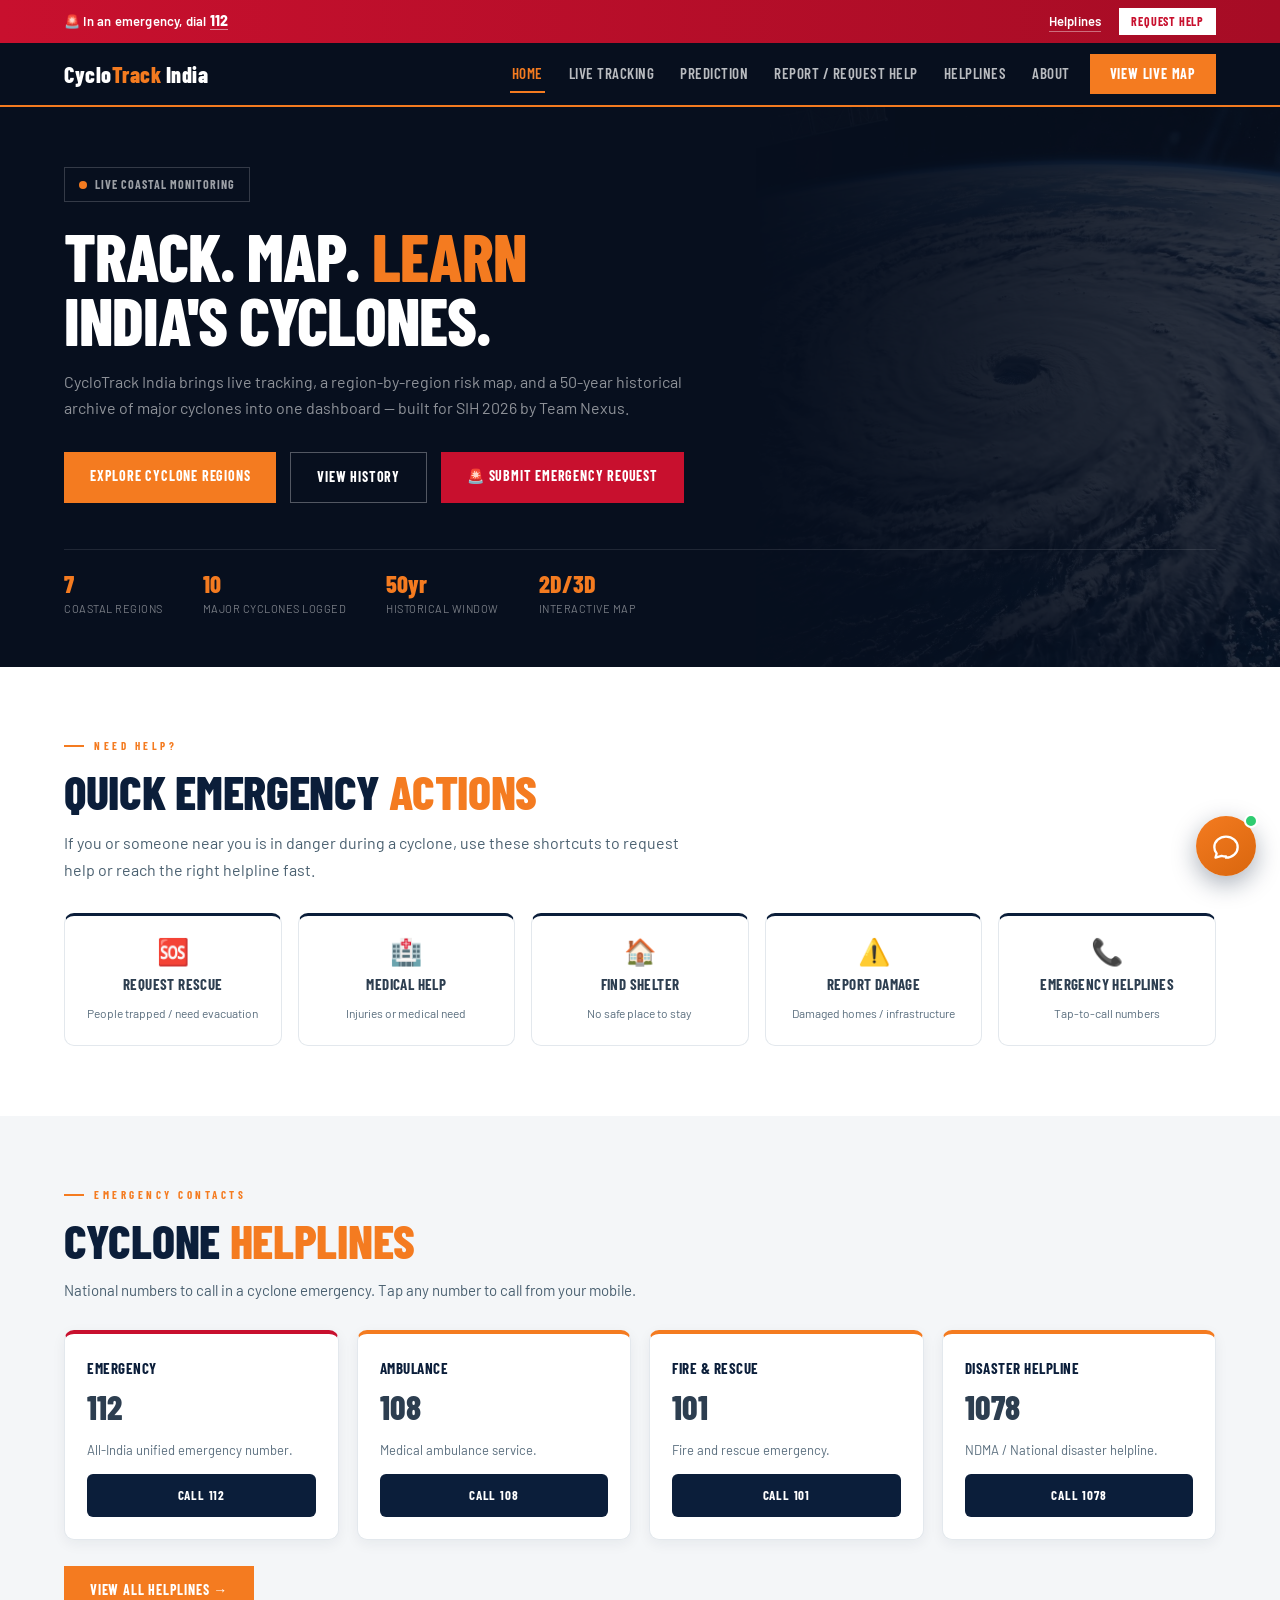
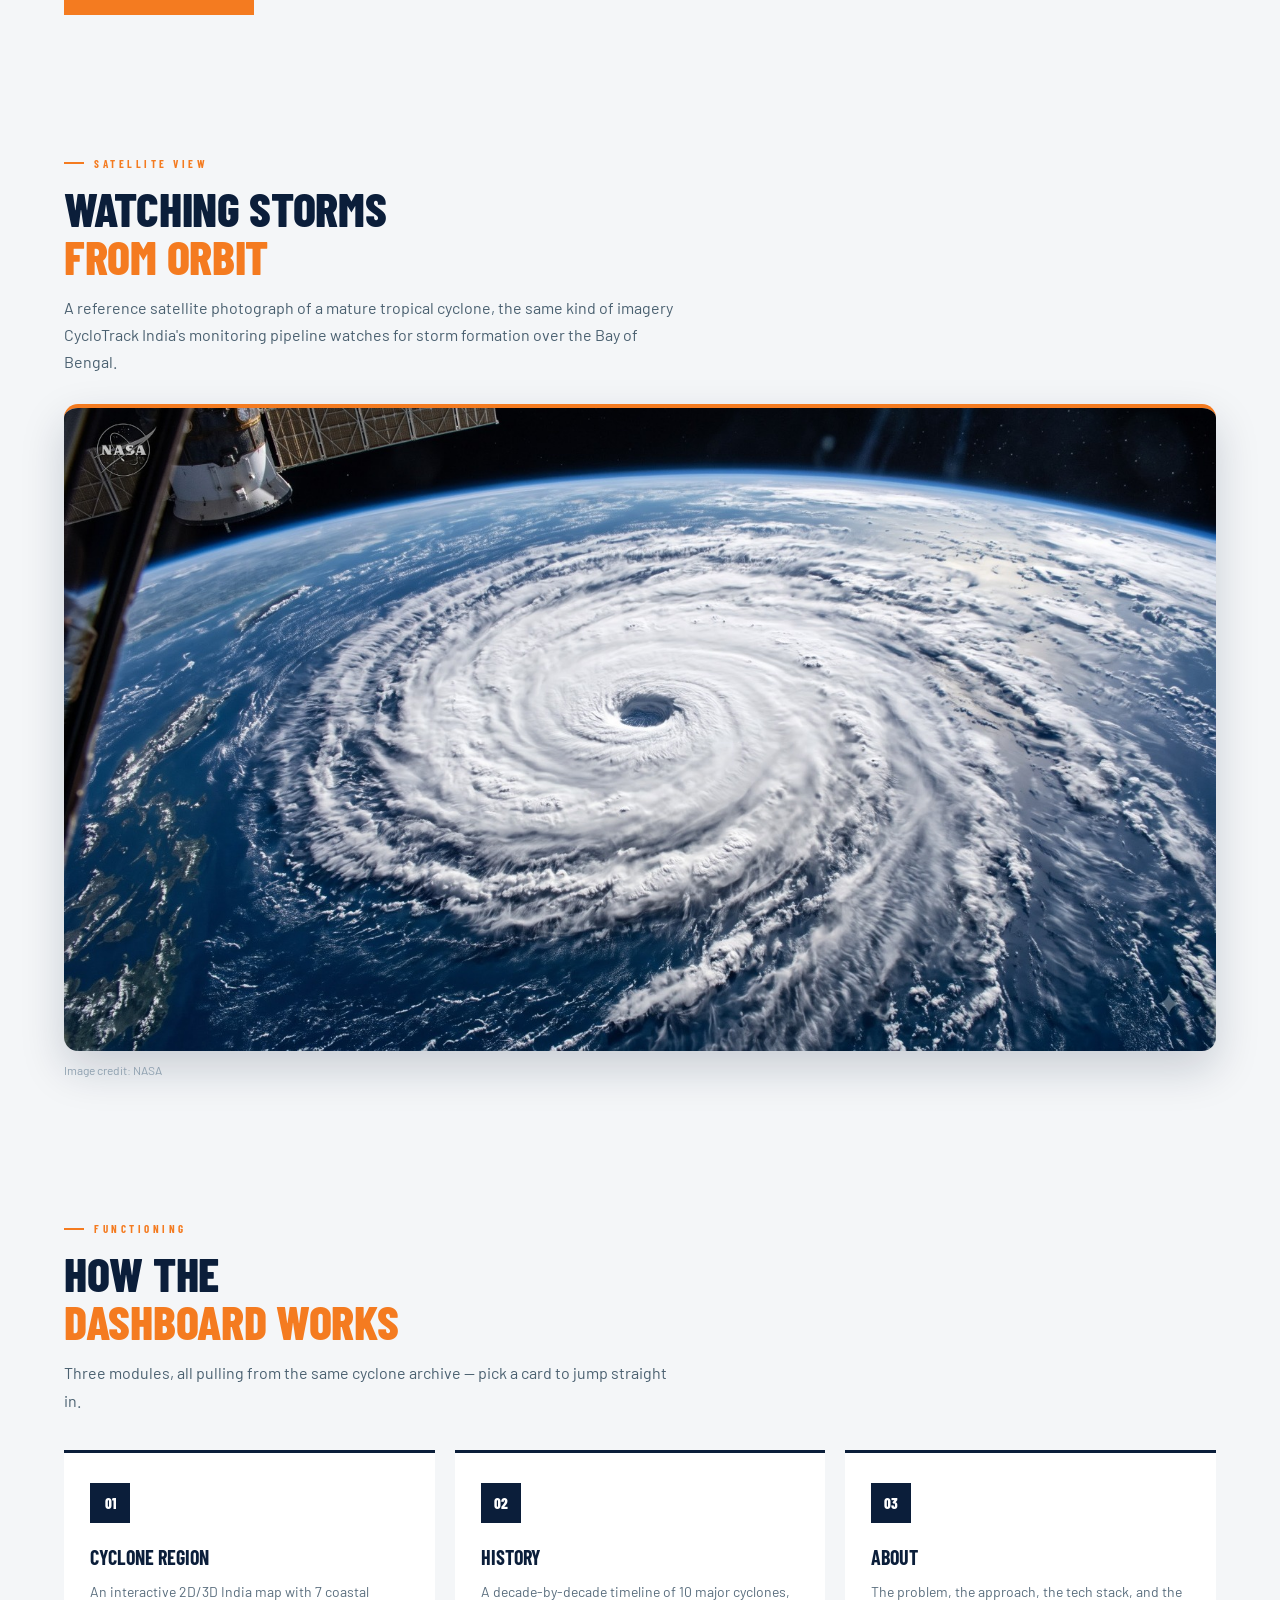
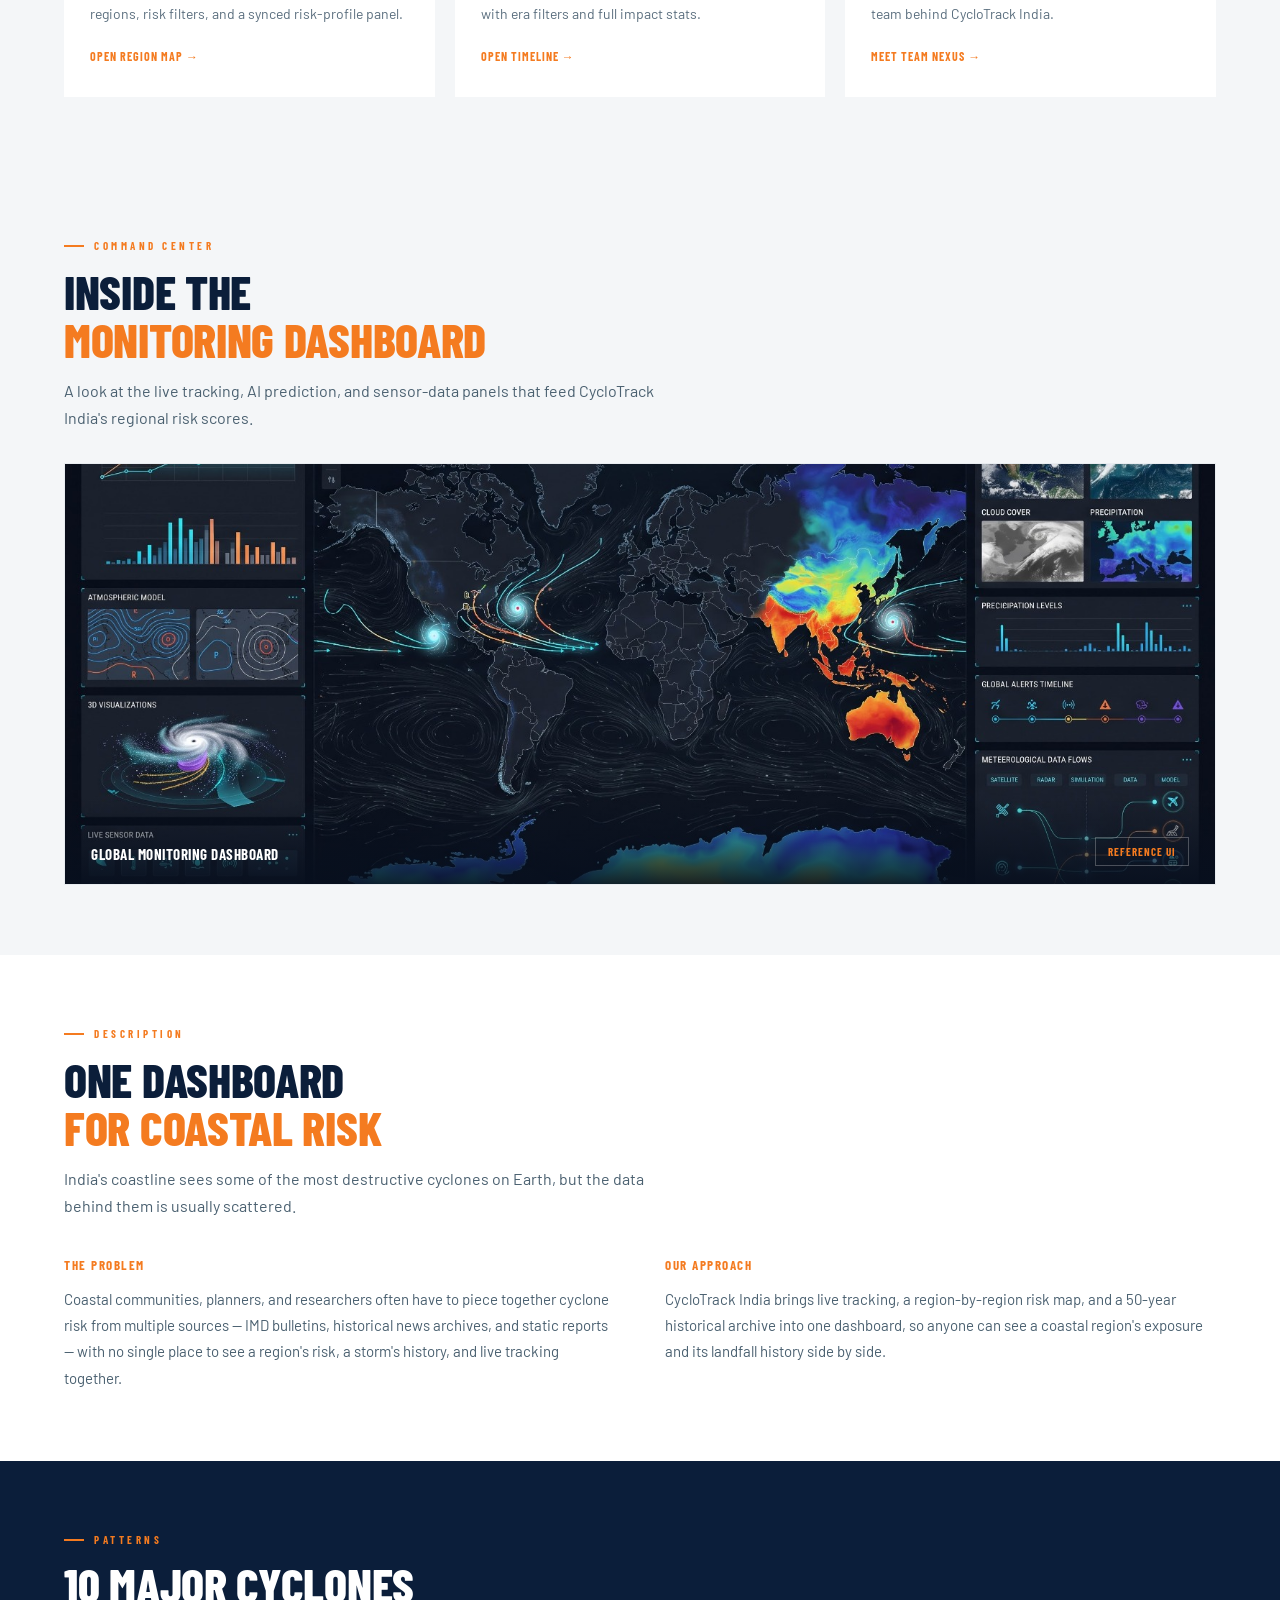
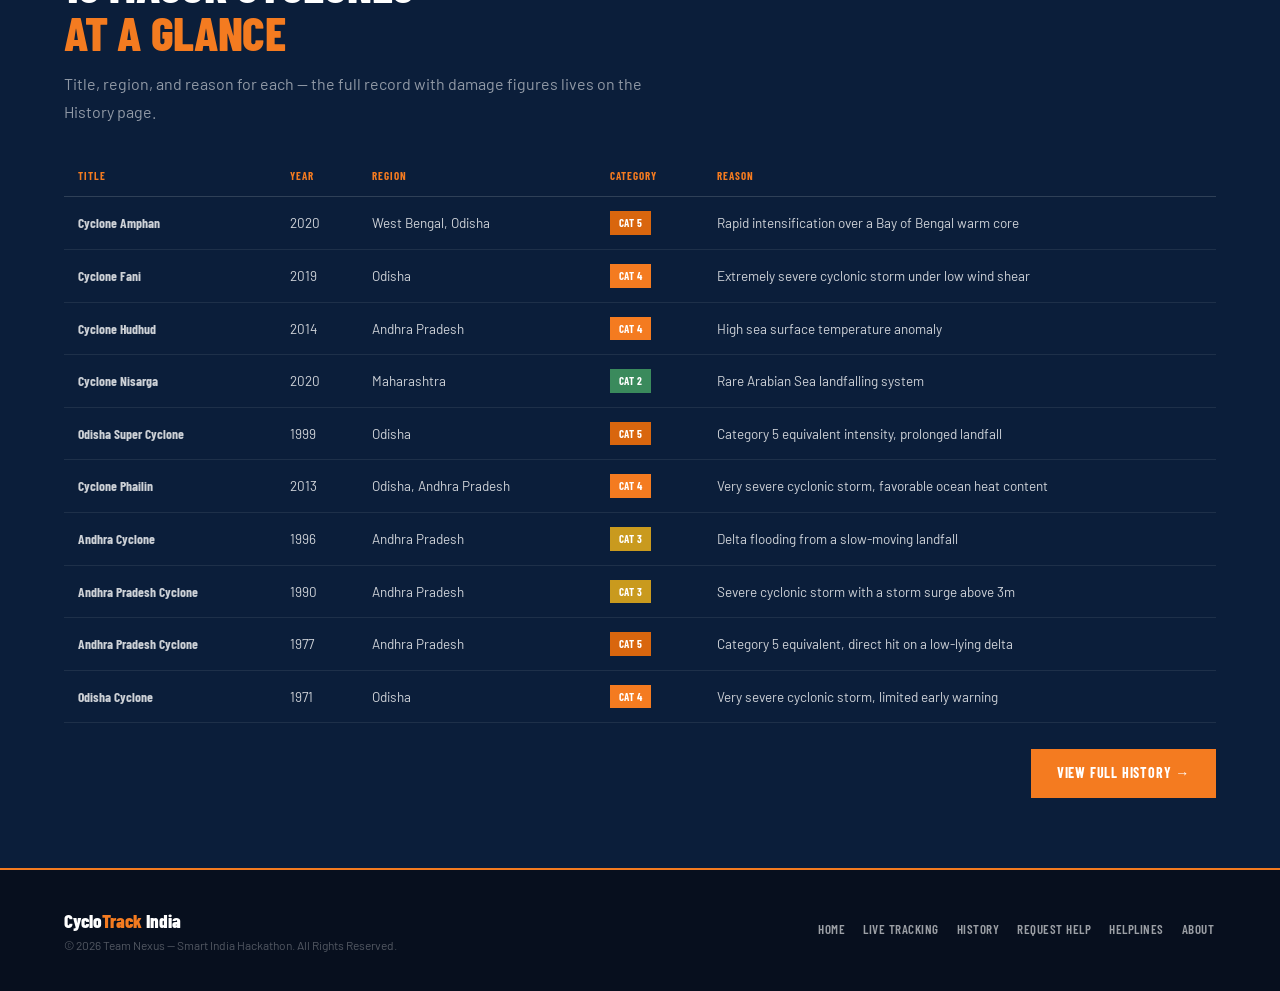
==== commit 9a0d0a93: "Contain 'Watching Storms From Orbit' section into a centered max-width container - Wrap the section " ====
--- a/frontend/index.html
+++ b/frontend/index.html
@@ -196,6 +196,39 @@
             color: #4A6070;
             max-width: 620px;
             line-height: 1.7;
+        }
+
+        /* ORBIT / SATELLITE HERO — centered, contained, not full-bleed */
+        .orbit-section {
+            padding: 70px 5%;
+        }
+        .orbit-container {
+            max-width: 1440px;
+        }
+        .orbit-media {
+            margin-top: 28px;
+            border-top: 4px solid var(--orange);
+            border-radius: 14px;
+            overflow: hidden;
+            box-shadow: 0 18px 44px rgba(11, 30, 58, .18);
+        }
+        .orbit-media img {
+            display: block;
+            width: 100%;
+            height: auto;
+            object-fit: cover;
+        }
+        .orbit-credit {
+            font-size: 12px;
+            color: #8FA1B0;
+            margin-top: 10px;
+        }
+        @media (max-width: 1024px) {
+            .orbit-container { max-width: 940px; }
+        }
+        @media (max-width: 640px) {
+            .orbit-section { padding: 52px 4%; }
+            .orbit-media { border-radius: 12px; }
         }
 
         .hero {
@@ -925,15 +958,18 @@
             <a href="helplines.html" class="btn-solid" style="margin-top:26px;display:inline-block;">View All Helplines →</a>
         </div>
     </section>
+
+    <section class="modules-bg orbit-section">
+        <div class="section-inner orbit-container">
+            <span class="section-tag">Satellite View</span>
             <h2 class="section-h2">Watching Storms<br><em>From Orbit</em></h2>
             <p class="section-lead">A reference satellite photograph of a mature tropical cyclone, the same kind of
                 imagery CycloTrack India's monitoring pipeline watches for storm formation over the Bay of Bengal.</p>
-            <div style="margin-top:28px; border-top:4px solid var(--orange); overflow:hidden;">
+            <div class="orbit-media">
                 <img src="assets/pic4.jpeg"
-                    alt="NASA satellite image of a tropical cyclone viewed from the International Space Station"
-                    style="width:100%; display:block;">
+                    alt="NASA satellite image of a tropical cyclone viewed from the International Space Station">
             </div>
-            <p style="font-size:12px; color:#8FA1B0; margin-top:10px;">Image credit: NASA</p>
+            <p class="orbit-credit">Image credit: NASA</p>
         </div>
     </section>
 
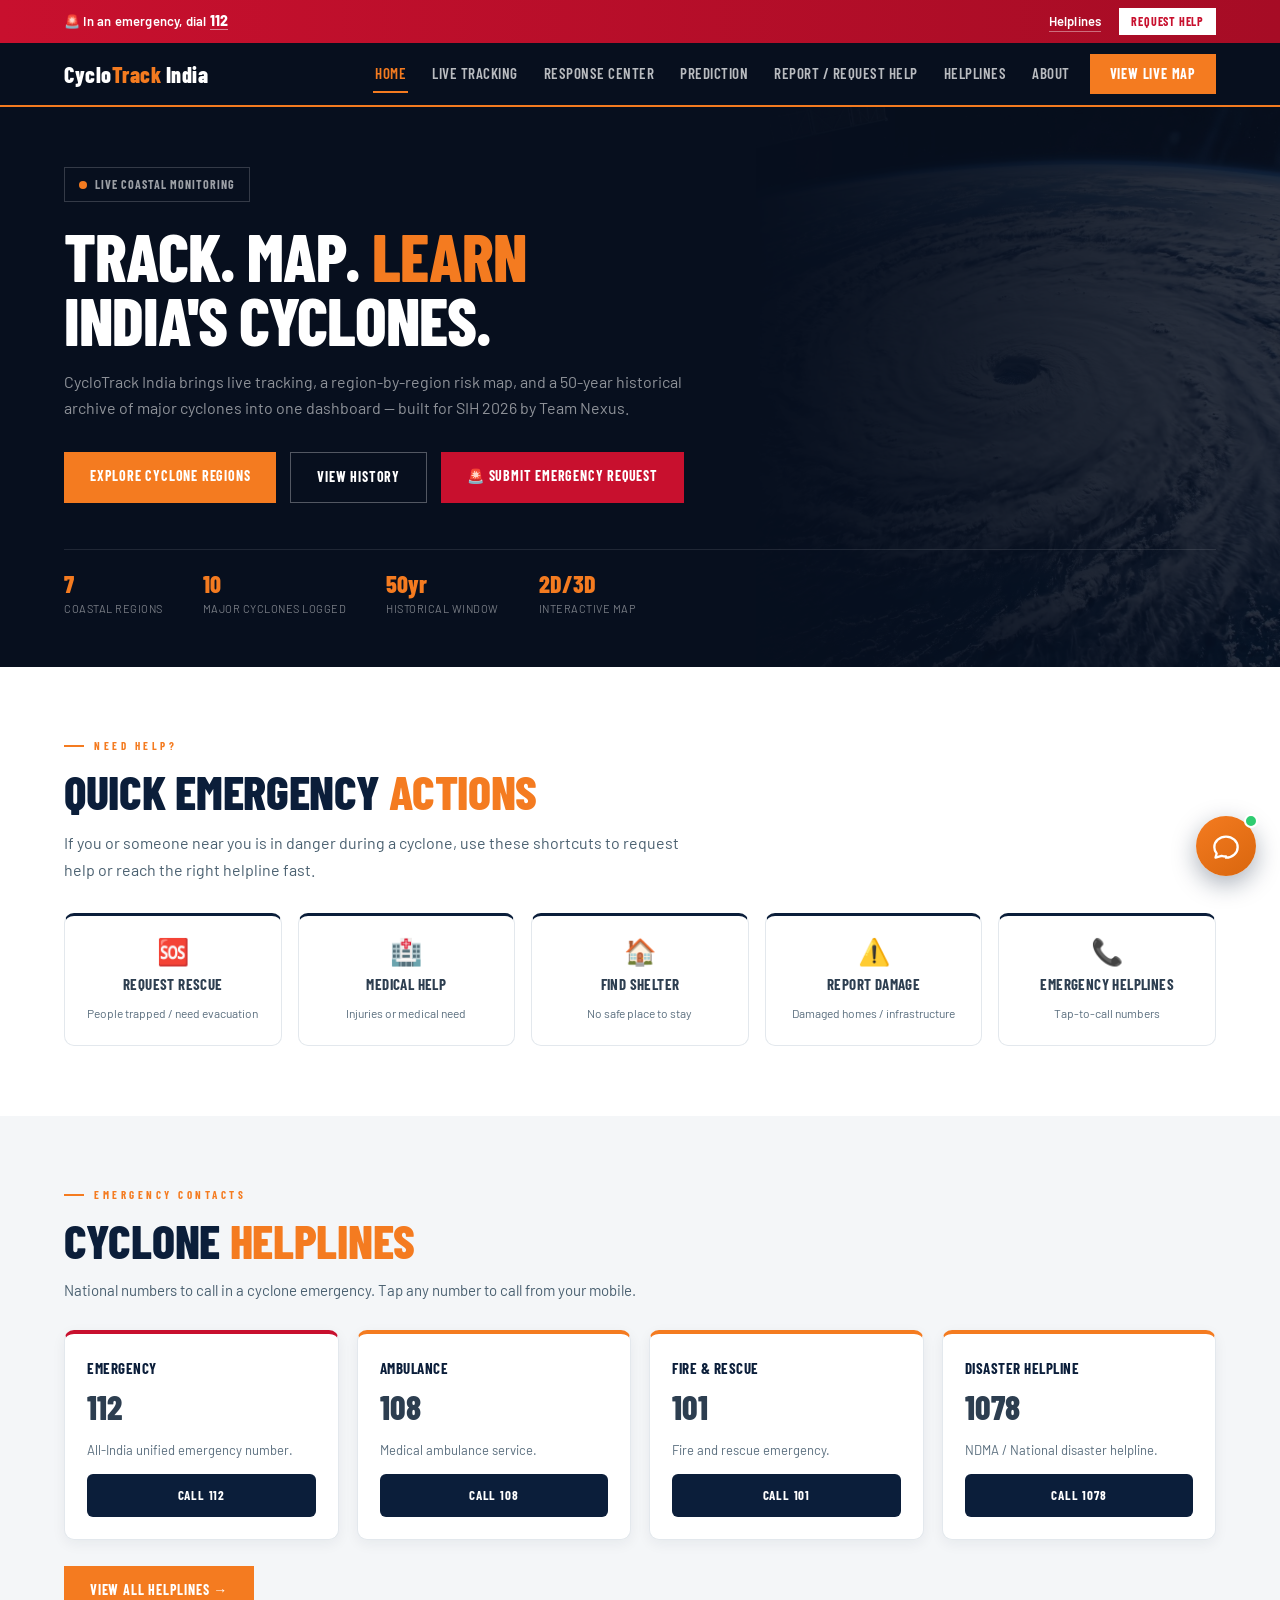
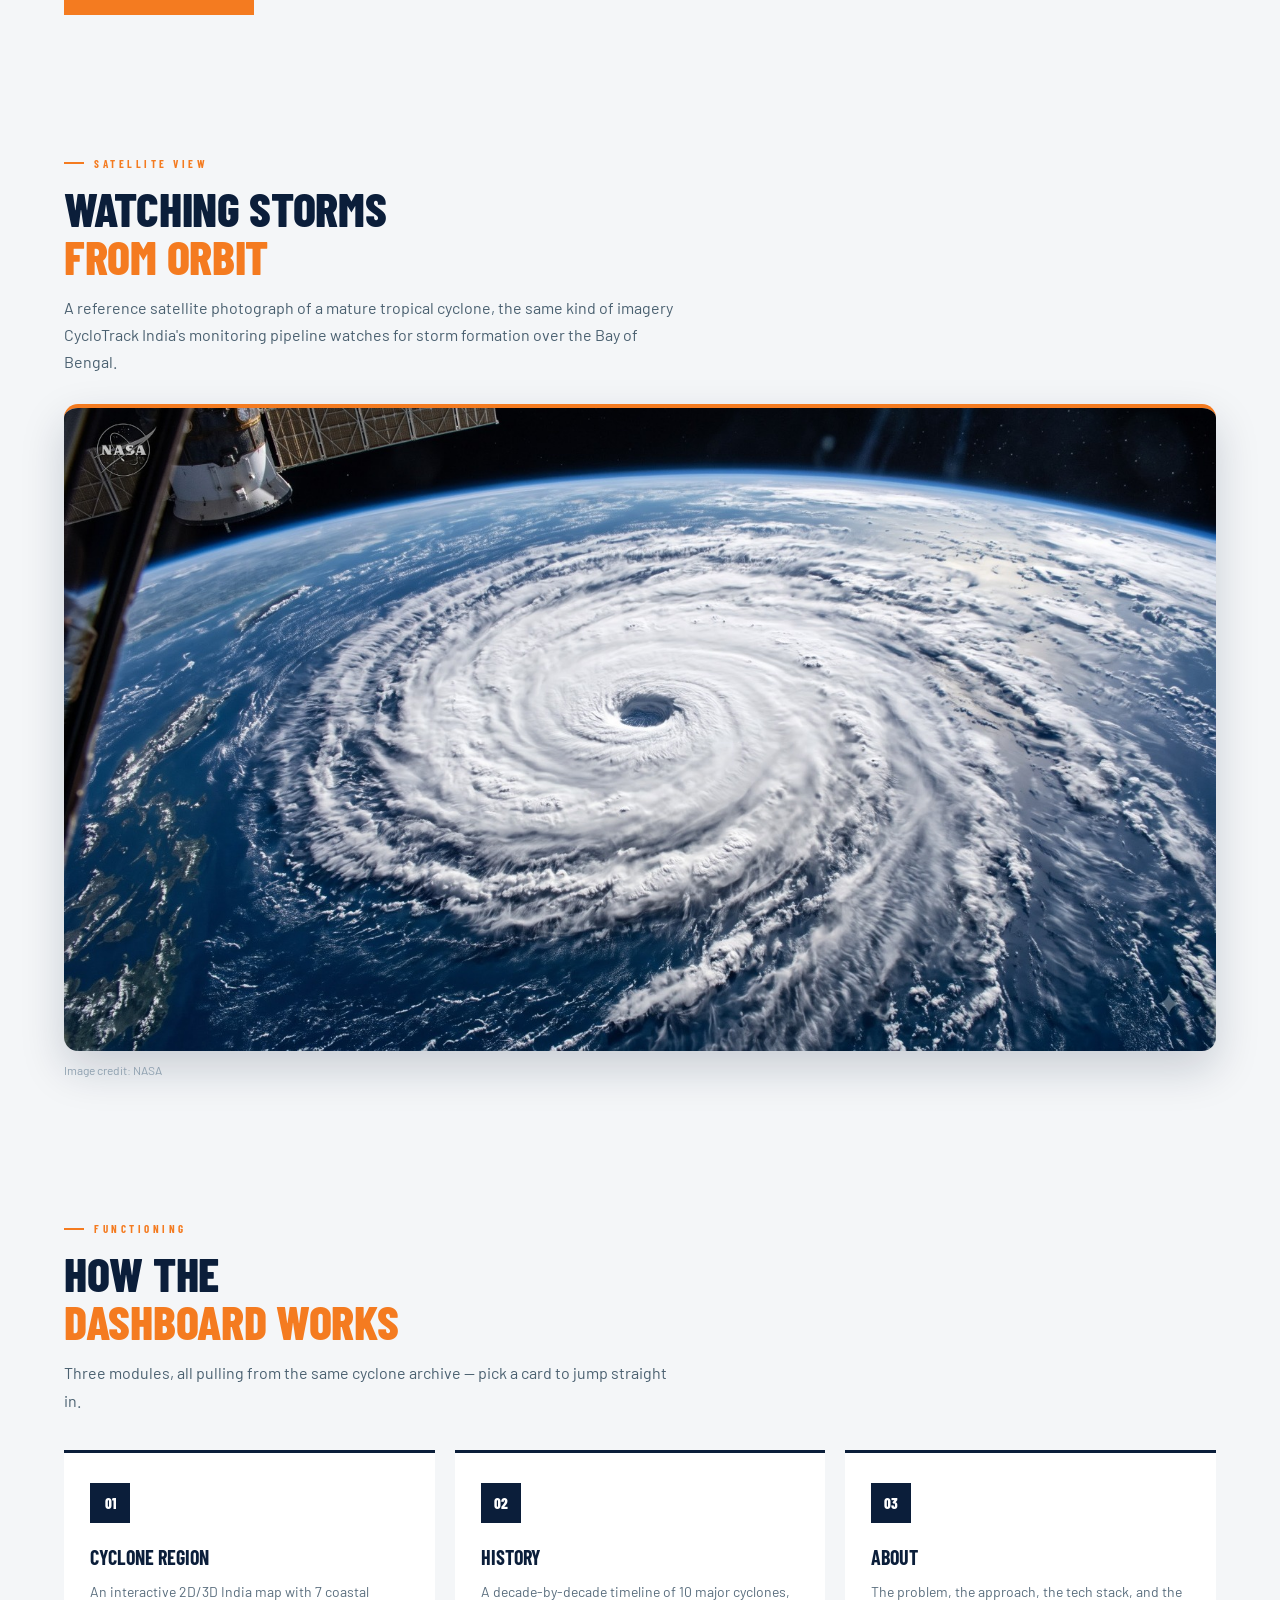
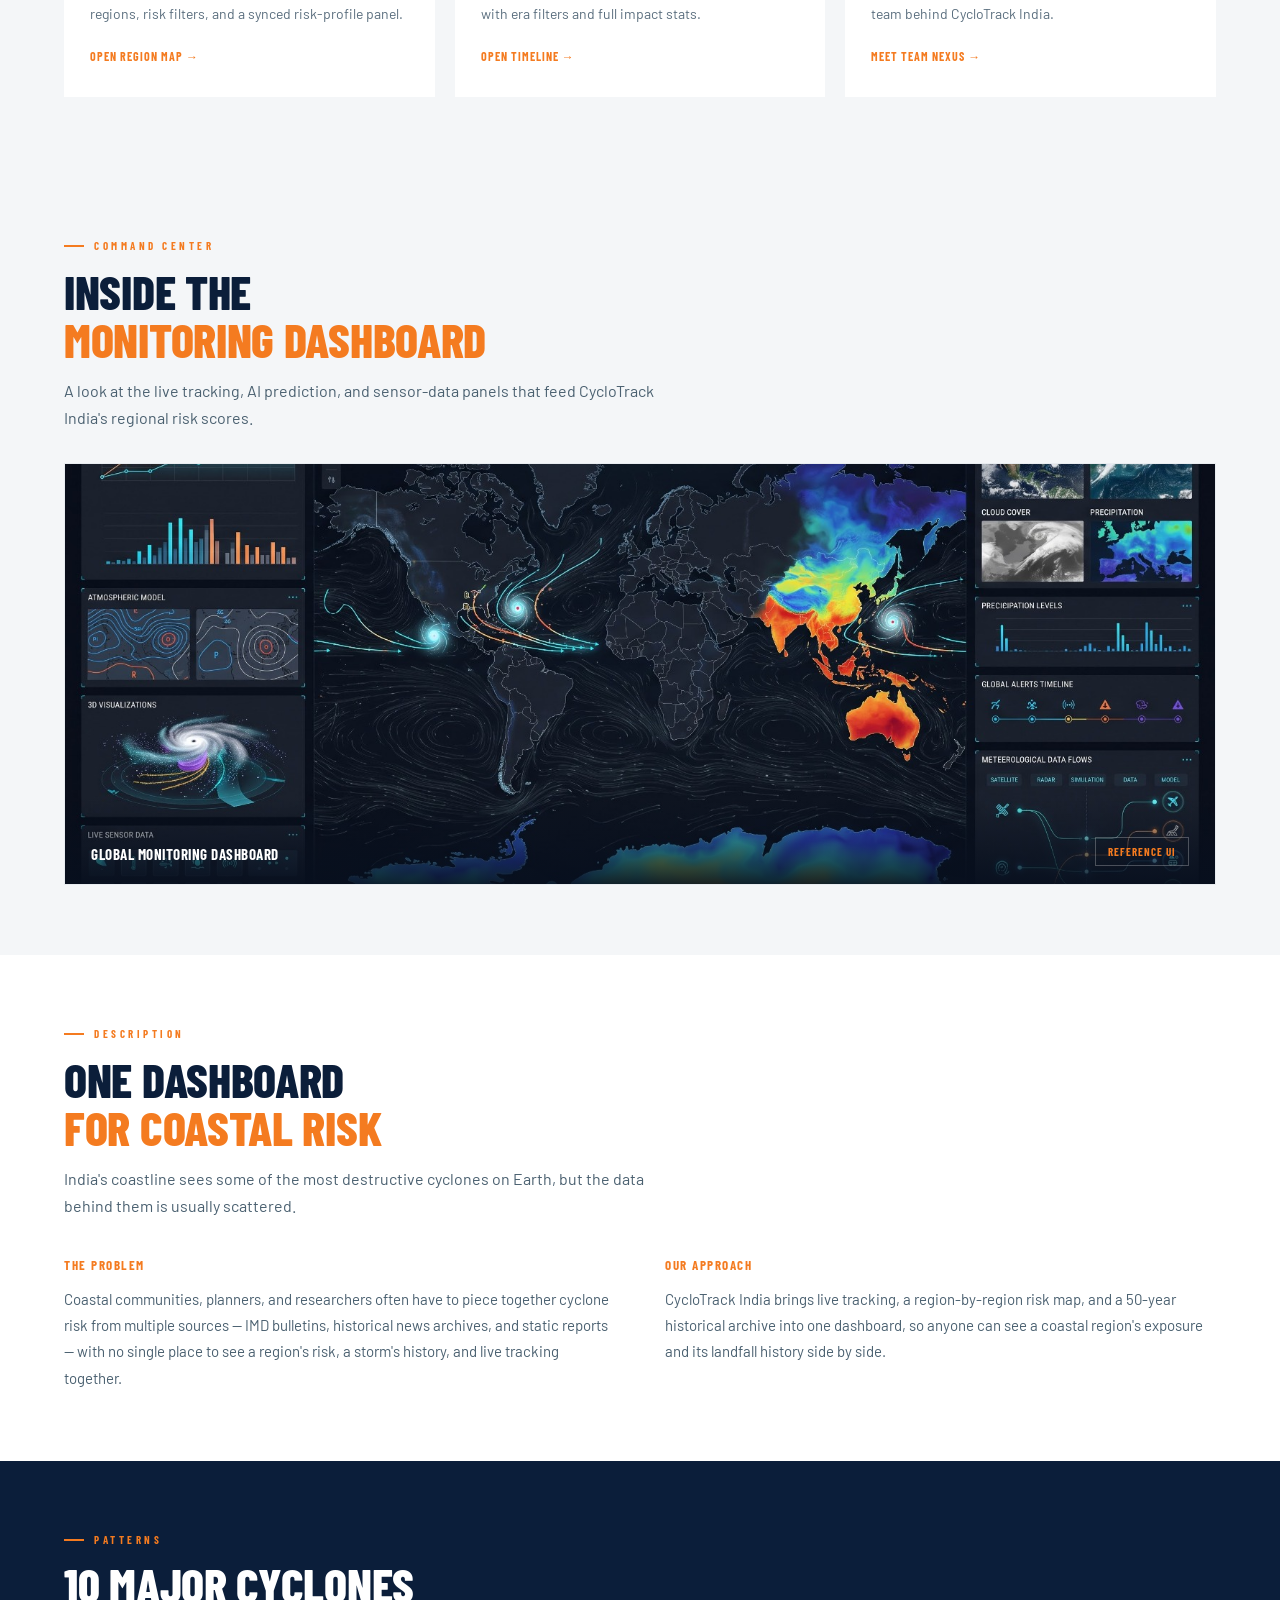
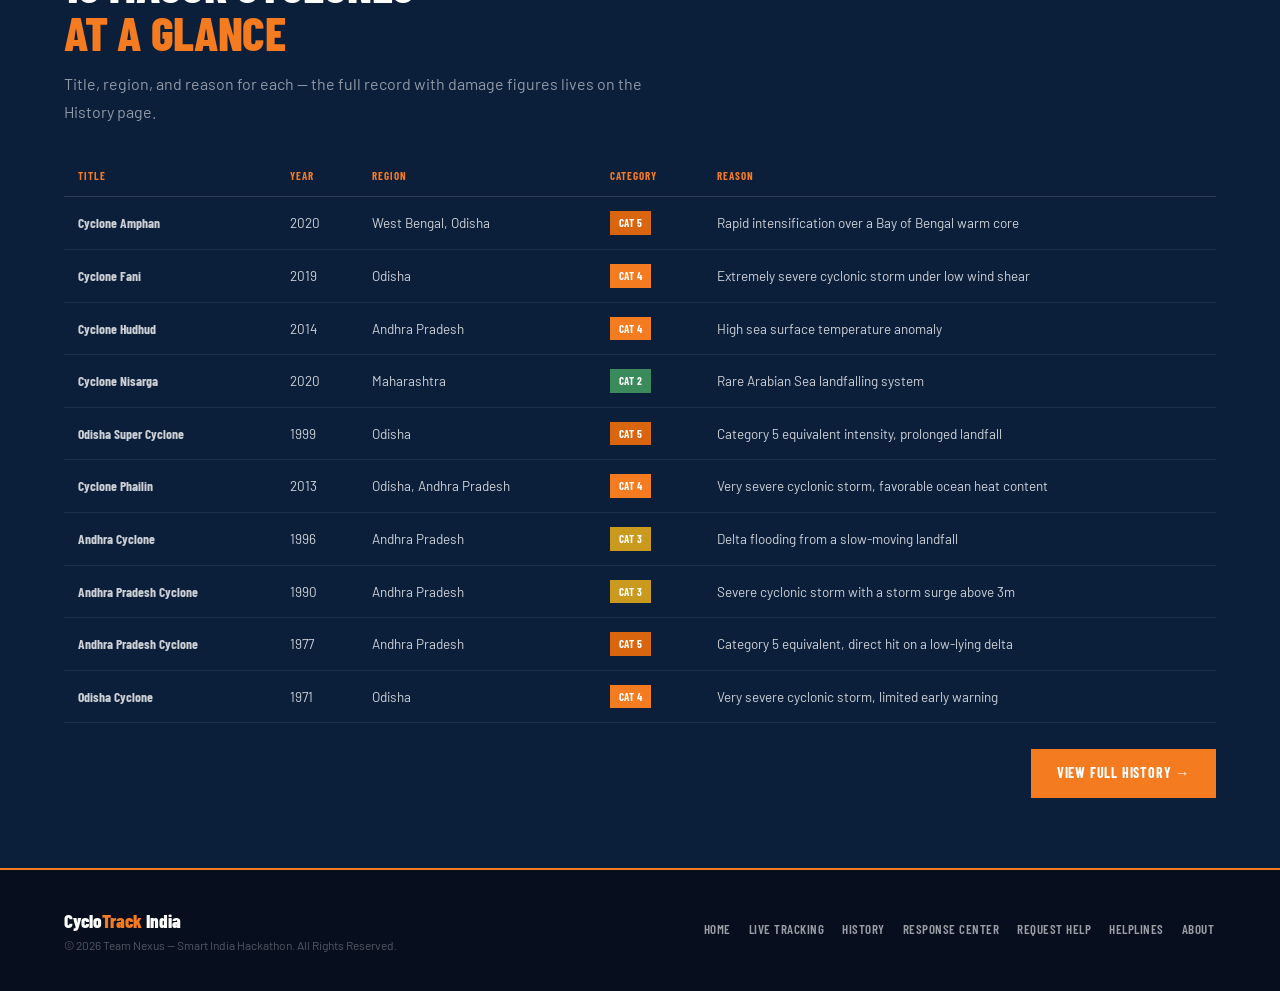
==== commit 61109feb: "Add state-wise helplines, missing-person & response-center pages, backend upgrades" ====
--- a/frontend/index.html
+++ b/frontend/index.html
@@ -844,6 +844,7 @@
             <nav class="main-nav" aria-label="Primary">
                 <a href="index.html" class="active">Home</a>
                 <a href="cyclone_region.html">Live Tracking</a>
+                <a href="response-center.html">Response Center</a>
                 <a href="cyclone_region.html#evolution">Prediction</a>
                 <a href="report.html">Report / Request Help</a>
                 <a href="helplines.html">Helplines</a>
@@ -856,6 +857,7 @@
     <div class="mobile-menu" id="mobileMenu">
             <a href="index.html" class="active">Home</a>
             <a href="cyclone_region.html">Live Tracking</a>
+            <a href="response-center.html">Response Center</a>
             <a href="cyclone_region.html#evolution">Prediction</a>
             <a href="report.html">Report / Request Help</a>
             <a href="helplines.html">Helplines</a>
@@ -1151,6 +1153,7 @@
                 <a href="index.html">Home</a>
                 <a href="cyclone_region.html">Live Tracking</a>
                 <a href="history.html">History</a>
+                <a href="response-center.html">Response Center</a>
                 <a href="report.html">Request Help</a>
                 <a href="helplines.html">Helplines</a>
                 <a href="about.html">About</a>
--- a/frontend/assets/emergency.css
+++ b/frontend/assets/emergency.css
@@ -399,4 +399,81 @@
 @media (prefers-reduced-motion: reduce) {
     .reveal { opacity: 1; transform: none; transition: none; }
     * { animation-duration: .001s !important; transition-duration: .001s !important; }
-}+}
+/* --- State-wise disaster helpline directory ---------------------------- */
+.statewise-wrap {
+    margin-top: 58px;
+    padding: 30px;
+    background: #fff;
+    border: 1px solid #E3E8ED;
+    border-radius: 14px;
+    box-shadow: 0 8px 28px rgba(11, 30, 58, .07);
+}
+.statewise-head {
+    display: flex;
+    align-items: flex-end;
+    justify-content: space-between;
+    gap: 28px;
+    margin-bottom: 18px;
+}
+.statewise-title {
+    font-family: var(--ec-head);
+    font-size: clamp(28px, 4vw, 42px);
+    line-height: 1;
+    font-weight: 800;
+    text-transform: uppercase;
+    color: var(--ec-navy);
+    margin: 0 0 10px;
+}
+.statewise-title em { color: var(--ec-orange); font-style: normal; }
+.state-search-label {
+    min-width: 270px;
+    font-family: var(--ec-head);
+    font-size: 13px;
+    font-weight: 700;
+    text-transform: uppercase;
+    letter-spacing: .7px;
+    color: var(--ec-navy);
+}
+.state-search {
+    display: block;
+    width: 100%;
+    margin-top: 7px;
+    padding: 11px 13px;
+    border: 1px solid #CBD5DF;
+    border-radius: 7px;
+    font: 500 15px var(--ec-body-font);
+    color: var(--ec-body);
+    background: #fff;
+}
+.state-search:focus { outline: none; border-color: var(--ec-orange); box-shadow: 0 0 0 3px rgba(244,123,32,.15); }
+.state-filter { display:flex; flex-wrap:wrap; gap:8px; margin: 8px 0 18px; }
+.state-filter-btn {
+    border: 1px solid #CBD5DF;
+    background: #fff;
+    color: var(--ec-navy);
+    border-radius: 999px;
+    padding: 8px 13px;
+    cursor: pointer;
+    font: 700 12px var(--ec-head);
+    text-transform: uppercase;
+    letter-spacing: .5px;
+}
+.state-filter-btn:hover, .state-filter-btn.active { background: var(--ec-navy); color:#fff; border-color:var(--ec-navy); }
+.statewise-table-scroll { overflow-x:auto; border:1px solid #E3E8ED; border-radius:10px; }
+.statewise-table { width:100%; min-width:760px; border-collapse:collapse; background:#fff; }
+.statewise-table th { background:var(--ec-navy); color:var(--ec-orange); padding:13px 14px; text-align:left; font:700 12px var(--ec-head); letter-spacing:1px; text-transform:uppercase; }
+.statewise-table td { padding:13px 14px; border-bottom:1px solid #E8ECF0; font-size:14px; vertical-align:middle; }
+.statewise-table tbody tr:hover { background:#F8FAFB; }
+.state-call { color:var(--ec-navy); font-weight:800; text-decoration:none; white-space:nowrap; }
+.state-call:hover { color:var(--ec-orange); }
+.state-source { color:var(--ec-orange-dark); font-weight:700; text-decoration:none; white-space:nowrap; }
+.state-source:hover { text-decoration:underline; }
+.state-empty { text-align:center; padding:24px !important; color:#6F7F8D; }
+.statewise-note { margin:14px 2px 0; font-size:12.5px; line-height:1.6; color:#6A7885; }
+@media (max-width: 760px) {
+    .statewise-wrap { padding:20px 16px; margin-top:38px; }
+    .statewise-head { display:block; }
+    .state-search-label { display:block; min-width:0; margin-top:18px; }
+    .state-filter-btn { font-size:11px; }
+}
